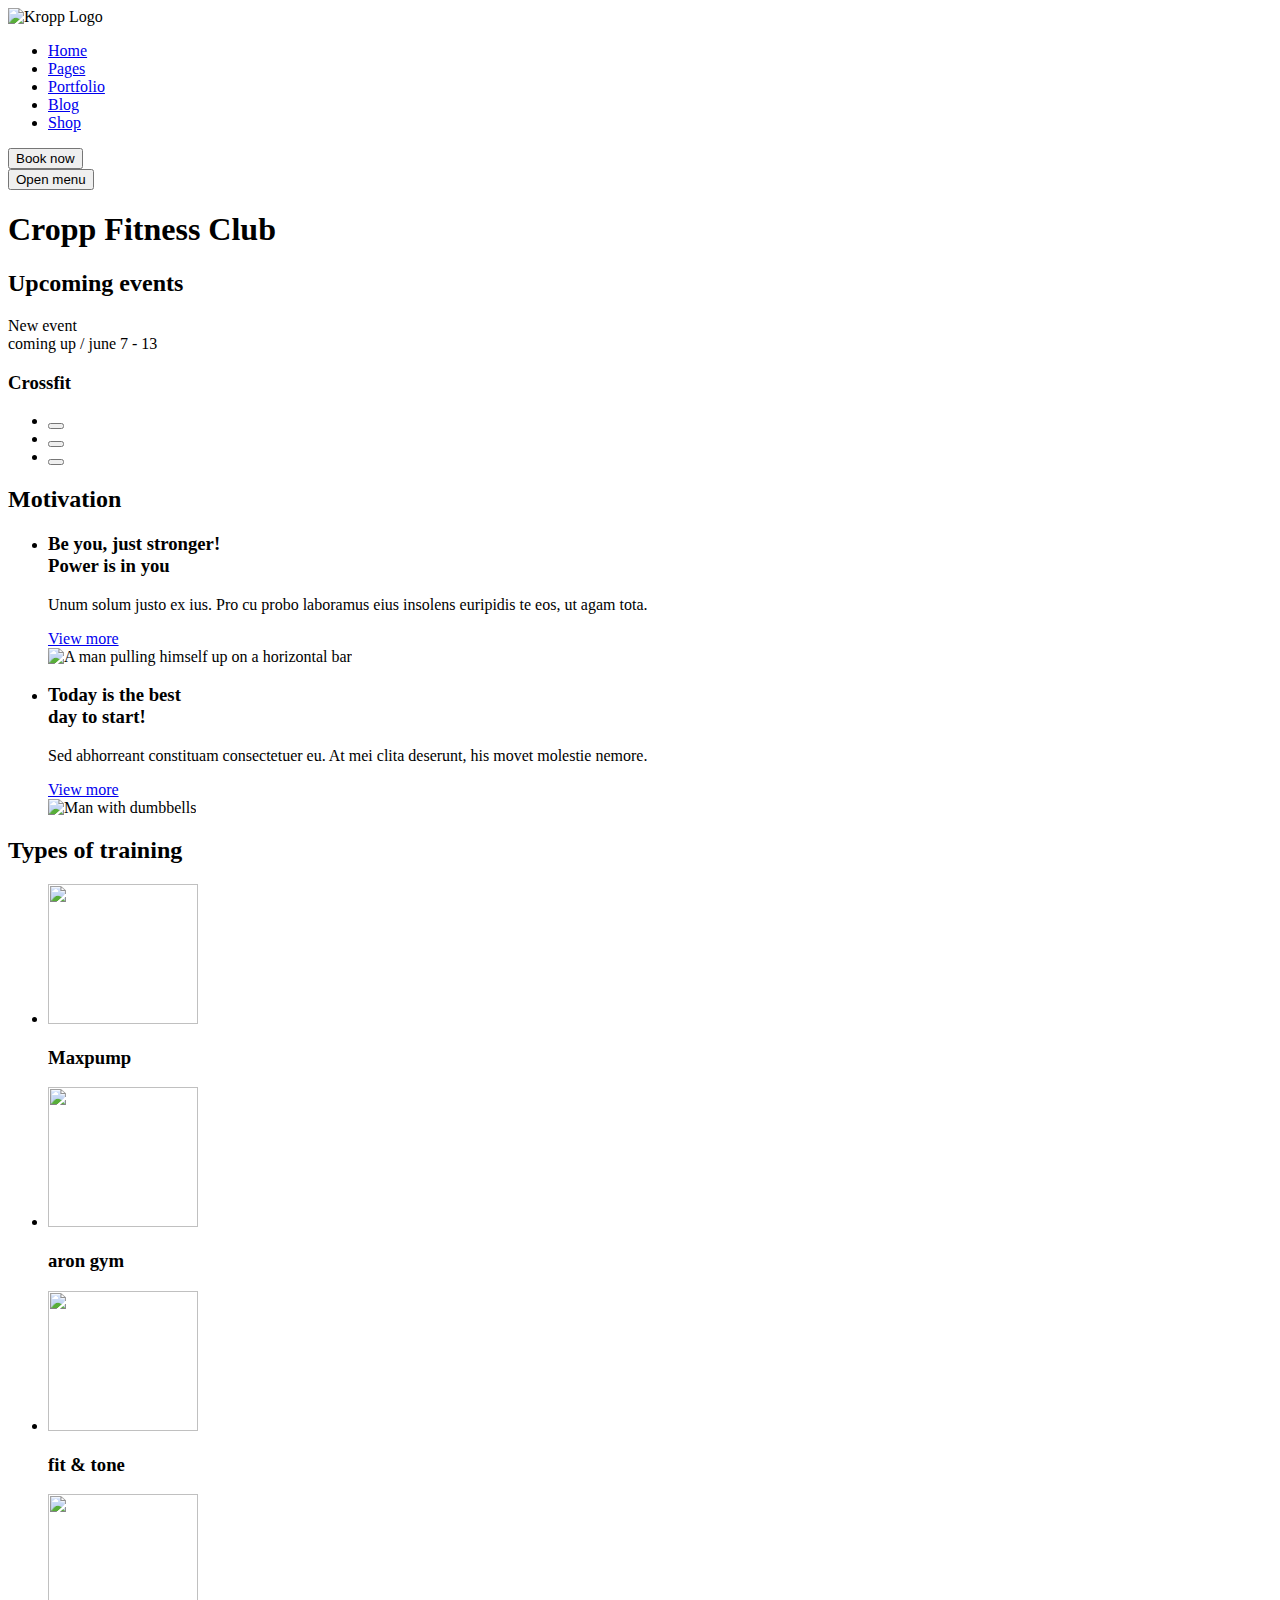
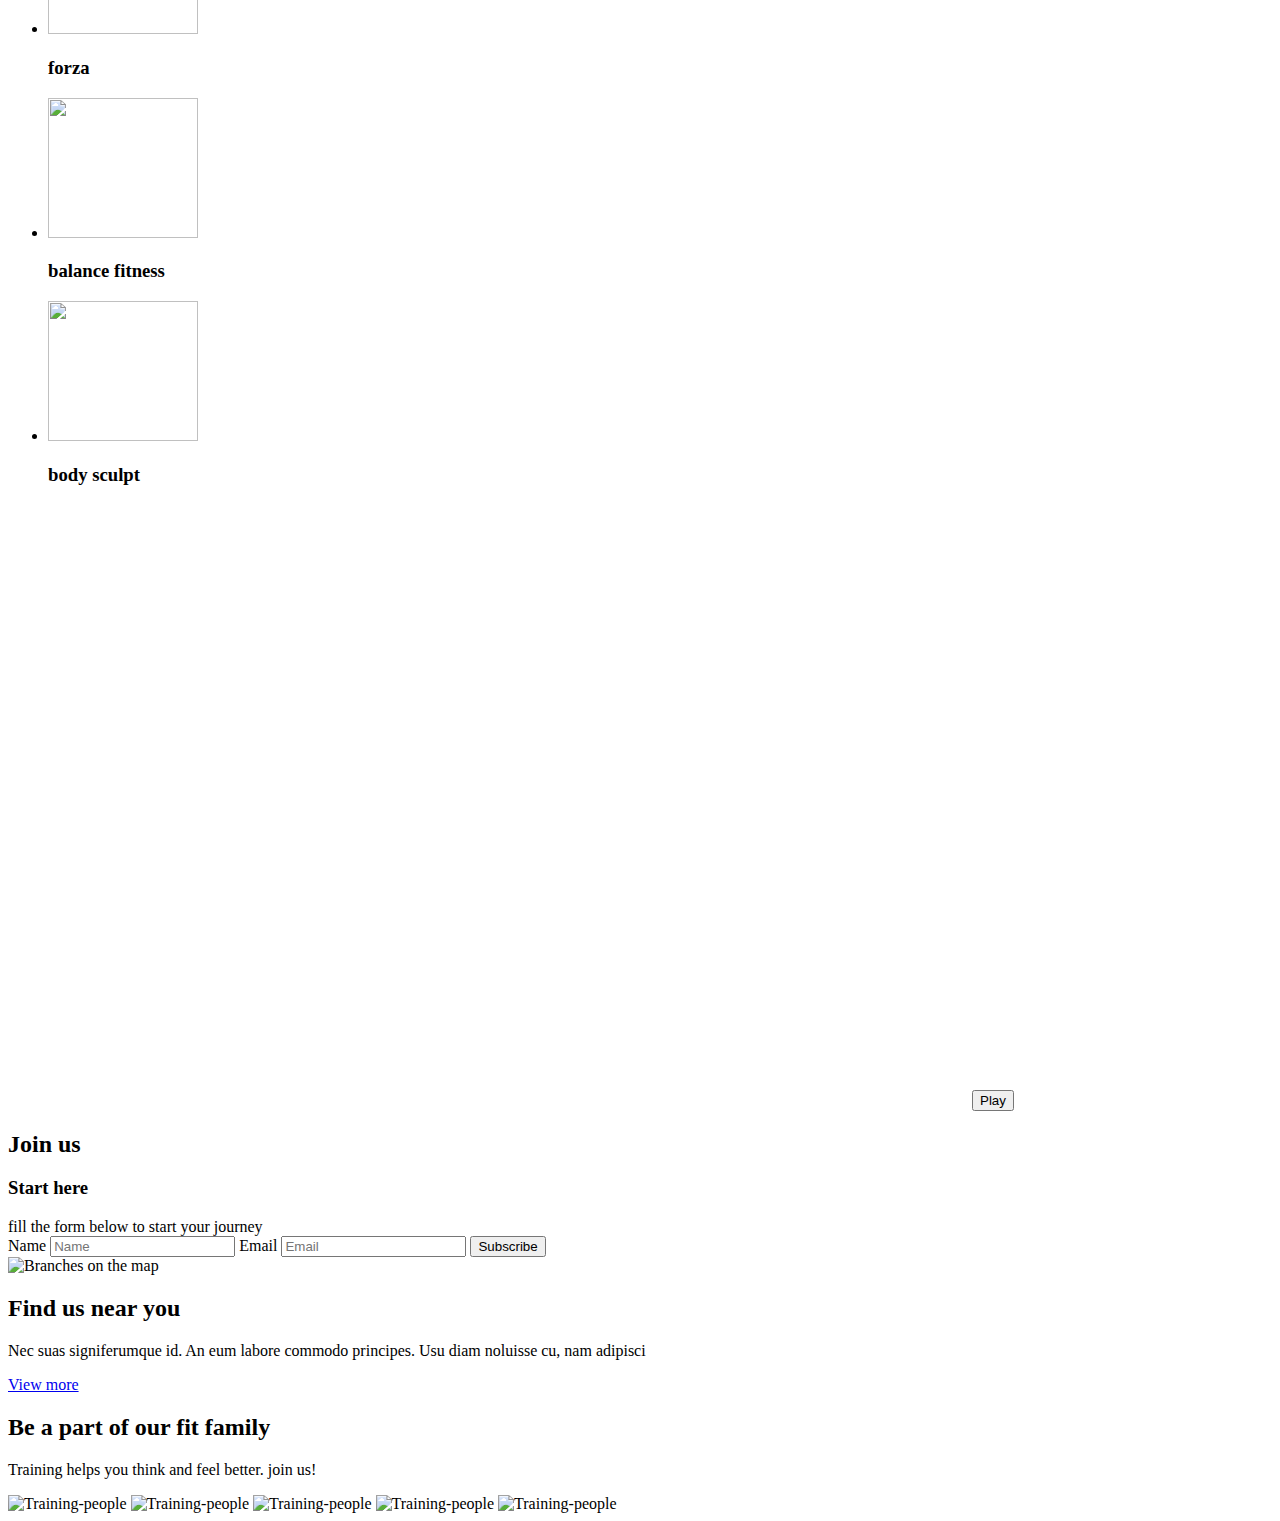
==== index.html @ 280eba55 "fix" ====
<!DOCTYPE html>
<html lang="en">
	<head>
		<meta charset="UTF-8" />
		<meta name="viewport" content="width=device-width, initial-scale=1.0" />
		<title>Cropp fitness</title>
		<link rel="stylesheet" href="./style.css" />
	</head>
	<body>
		<header class="header">
			<a href="/" class="header-logo"></a>
			<img
				src="./images/logo.png"
				alt="Kropp Logo"
				class="header-logo-image"
				width="135"
				height="25"
				loading="lazy"
			/>
			<nav class="header-menu">
				<ul class="header-menu-list">
					<li class="header-menu-item">
						<a href="/" class="header-menu-link is-current">Home</a>
					</li>
					<li class="header-menu-item">
						<a href="/" class="header-menu-link">Pages</a>
					</li>
					<li class="header-menu-item">
						<a href="/" class="header-menu-link">Portfolio</a>
					</li>
					<li class="header-menu-item">
						<a href="/" class="header-menu-link">Blog</a>
					</li>
					<li class="header-menu-item">
						<a href="/" class="header-menu-link">Shop</a>
					</li>
				</ul>
			</nav>
			<div class="header-actions">
				<button class="header-book-button button" type="button">
					Book now
				</button>

				<div></div>

				<button
					class="header-burger-button"
					tybe="button"
					title="Open menu"
				>
					<span class="visually-hidden">Open menu</span>
					<span class="header-burger-button-line"> </span>
					<span class="header-burger-button-line"> </span>
					<span class="header-burger-button-line"> </span>
				</button>
			</div>
		</header>
		<main class="content">
			<h1 class="visually-hidden">Cropp Fitness Club</h1>
			<section class="banner">
				<h2 class="visually-hidden">Upcoming events</h2>
				<div class="banner-body">
					<div class="banner-info">
						New event<br />
						coming up / <time datetime="06.07">june 7</time> -
						<time datetime="06.13">13</time>
					</div>
					<h3 class="banner-title">Crossfit</h3>
				</div>
				<div class="pagination">
					<ul class="banner-pagination-list">
						<li class="banner-pagination-item">
							<button
								class="banner-pagination-button"
								type="button"
							></button>
						</li>
						<li class="banner-pagination-item">
							<button
								class="banner-pagination-button"
								type="button"
							></button>
						</li>

						<li class="banner-pagination-item">
							<button
								class="banner-pagination-button is-current"
								type="button"
							></button>
						</li>
					</ul>
				</div>
			</section>
			<section class="motivation">
				<h2 class="visually-hidden">Motivation</h2>
				<ul class="motivation-list">
					<li class="motivation-item">
						<div class="motivation-card container">
							<div class="motivation-card-body">
								<h3
									class="motivation-card-title backdrop-title title-medium"
									data-title="strong"
								>
									Be you, just stronger!<br />
									Power is in you
								</h3>
								<div class="motivation-card-description">
									<p>
										Unum solum justo ex ius. Pro cu probo
										laboramus eius insolens euripidis te
										eos, ut agam tota.
									</p>
								</div>
								<a
									href="/"
									class="motivation-card-button button transparent"
								>
									View more
								</a>
							</div>
							<img
								src="./images/motivation/1.jpg"
								alt="A man pulling himself up on a horizontal bar"
								class="motivation-card-image"
								width="518"
								height="760"
								loading="lazy"
							/>
						</div>
					</li>
					<li class="motivation-item">
						<div class="motivation-card container">
							<div class="motivation-card-body">
								<h3
									class="motivation-card-title backdrop-title title-medium"
									data-title="strong"
								>
									Today is the best<br />
									day to start!
								</h3>
								<div class="motivation-card-description">
									<p>
										Sed abhorreant constituam consectetuer
										eu. At mei clita deserunt, his movet
										molestie nemore.
									</p>
								</div>
								<a
									href="/"
									class="motivation-card-button button transparent"
								>
									View more
								</a>
							</div>
							<img
								src="./images/motivation/2.jpg"
								alt="Man with dumbbells"
								class="motivation-card-image"
								width="518"
								height="760"
								loading="lazy"
							/>
						</div>
					</li>
				</ul>
			</section>
			<section class="training-types container-wide">
				<h2 class="visually-hidden">Types of training</h2>
				<ul class="training-types-list">
					<li class="training-types-item">
						<img
							class="training-types-image"
							src="./images/training-types/1.svg"
							alt=""
							width="150"
							height="140"
							loading="lazy"
						/>
						<h3 class training-types-item-title>Maxpump</h3>
					</li>
					<li class="training-types-item">
						<img
							class="training-types-image"
							src="./images/training-types/2.svg"
							alt=""
							width="150"
							height="140"
							loading="lazy"
						/>
						<h3 class training-types-item-title>aron gym</h3>
					</li>
					<li class="training-types-item">
						<img
							class="training-types-image"
							src="./images/training-types/3.svg"
							alt=""
							width="150"
							height="140"
							loading="lazy"
						/>
						<h3 class training-types-item-title>fit & tone</h3>
					</li>
					<li class="training-types-item">
						<img
							class="training-types-image"
							src="./images/training-types/4.svg"
							alt=""
							width="150"
							height="140"
							loading="lazy"
						/>
						<h3 class training-types-item-title>forza</h3>
					</li>
					<li class="training-types-item">
						<img
							class="training-types-image"
							src="./images/training-types/5.svg"
							alt=""
							width="150"
							height="140"
							loading="lazy"
						/>
						<h3 class training-types-item-title>balance fitness</h3>
					</li>
					<li class="training-types-item">
						<img
							class="training-types-image"
							src="./images/training-types/6.svg"
							alt=""
							width="150"
							height="140"
							loading="lazy"
						/>
						<h3 class training-types-item-title>body sculpt</h3>
					</li>
				</ul>
			</section>
			<section class="join-us">
				<div class="join-us-video-wrapper">
					<video
						class="join-us-video"
						src=""
						width="960"
						height="600"
						poster="./images/video-placeholder.jpg"
					></video>
					<button class="join-us-video-play-button" type="button">
						Play
					</button>
				</div>
				<div class="join-us-body container">
					<h2 class="join-us-title">Join us</h2>
					<form class="join-us-form">
						<header class="join-us-form-header">
							<h3
								class="join-us-form-title backdrop-title centered title-big"
								data-title="Go!"
							>
								Start here
							</h3>
							<div class="join-us-form-subtitle section-description">
								fill the form below to start your journey
							</div>
						</header>
						<div class="join-us-form-body">
							<label class="visually-hidden" for="username"
								>Name</label
							>
							<input
								id="username"
								class="join-us-form-input input"
								placeholder="Name"
							/>
							<label class="visually-hidden" for="email"
								>Email</label
							>
							<input
								id="email"
								class="join-us-form-input input"
								placeholder="Email"
								type="email"
							/>
							<button
								class="join-us-form-button button transparent"
								type="submit"
							>
								Subscribe
							</button>
						</div>
					</form>
				</div>
			</section>
			<section class="location container-wide">
				<img
					src="./images/map.jpg"
					alt="Branches on the map "
					class="location-map-image"
					width="960"
					height="600"
					loading="lazy"
				/>
				<div class="location-body">
					<h2
						class="location-title title-medium backdrop-title centered"
						data-title="Look"
					>
						Find us near you
					</h2>
					<div class="location-description">
						<p>
							Nec suas signiferumque id. An eum labore commodo
							principes. Usu diam noluisse cu, nam adipisci
						</p>
					</div>
					<a href="/" class="location-button button transparent"
						>View more</a
					>
				</div>
			</section>
			<section class="family">
				<header class="family-header container">
					<h2 class="family-title title-big backdrop-title centered" 
					data-title="Part">
						Be a part of our fit family
					</h2>
					<div class="family-description section-description" >
						<p>Training helps you think and feel better. join us!</p>
					</div>
				</header>
				<div class="family-body container-wide">
					<img 
					src="./images/Family/1.jpg" 
					alt="Training-people" 
					class="family-image"
					width="414"
					height="479"
					loading="lazy">
					<img 
					src="./images/Family/2.jpg" 
					alt="Training-people" 
					class="family-image"
					width="744"
					height="479"
					loading="lazy">
					<img 
					src="./images/Family/3.jpg" 
					alt="Training-people" 
					class="family-image"
					width="396"
					height="479"
					loading="lazy">
					<img 
					src="./images/Family/4.jpg" 
					alt="Training-people" 
					class="family-image"
					width="396"
					height="479"
					loading="lazy">
					<img 
					src="./images/Family/5.jpg" 
					alt="Training-people" 
					class="family-image"
					width="414"
					height="479"
					loading="lazy">
					
				</div>
			</section>
		</main>
	</body>
</html>
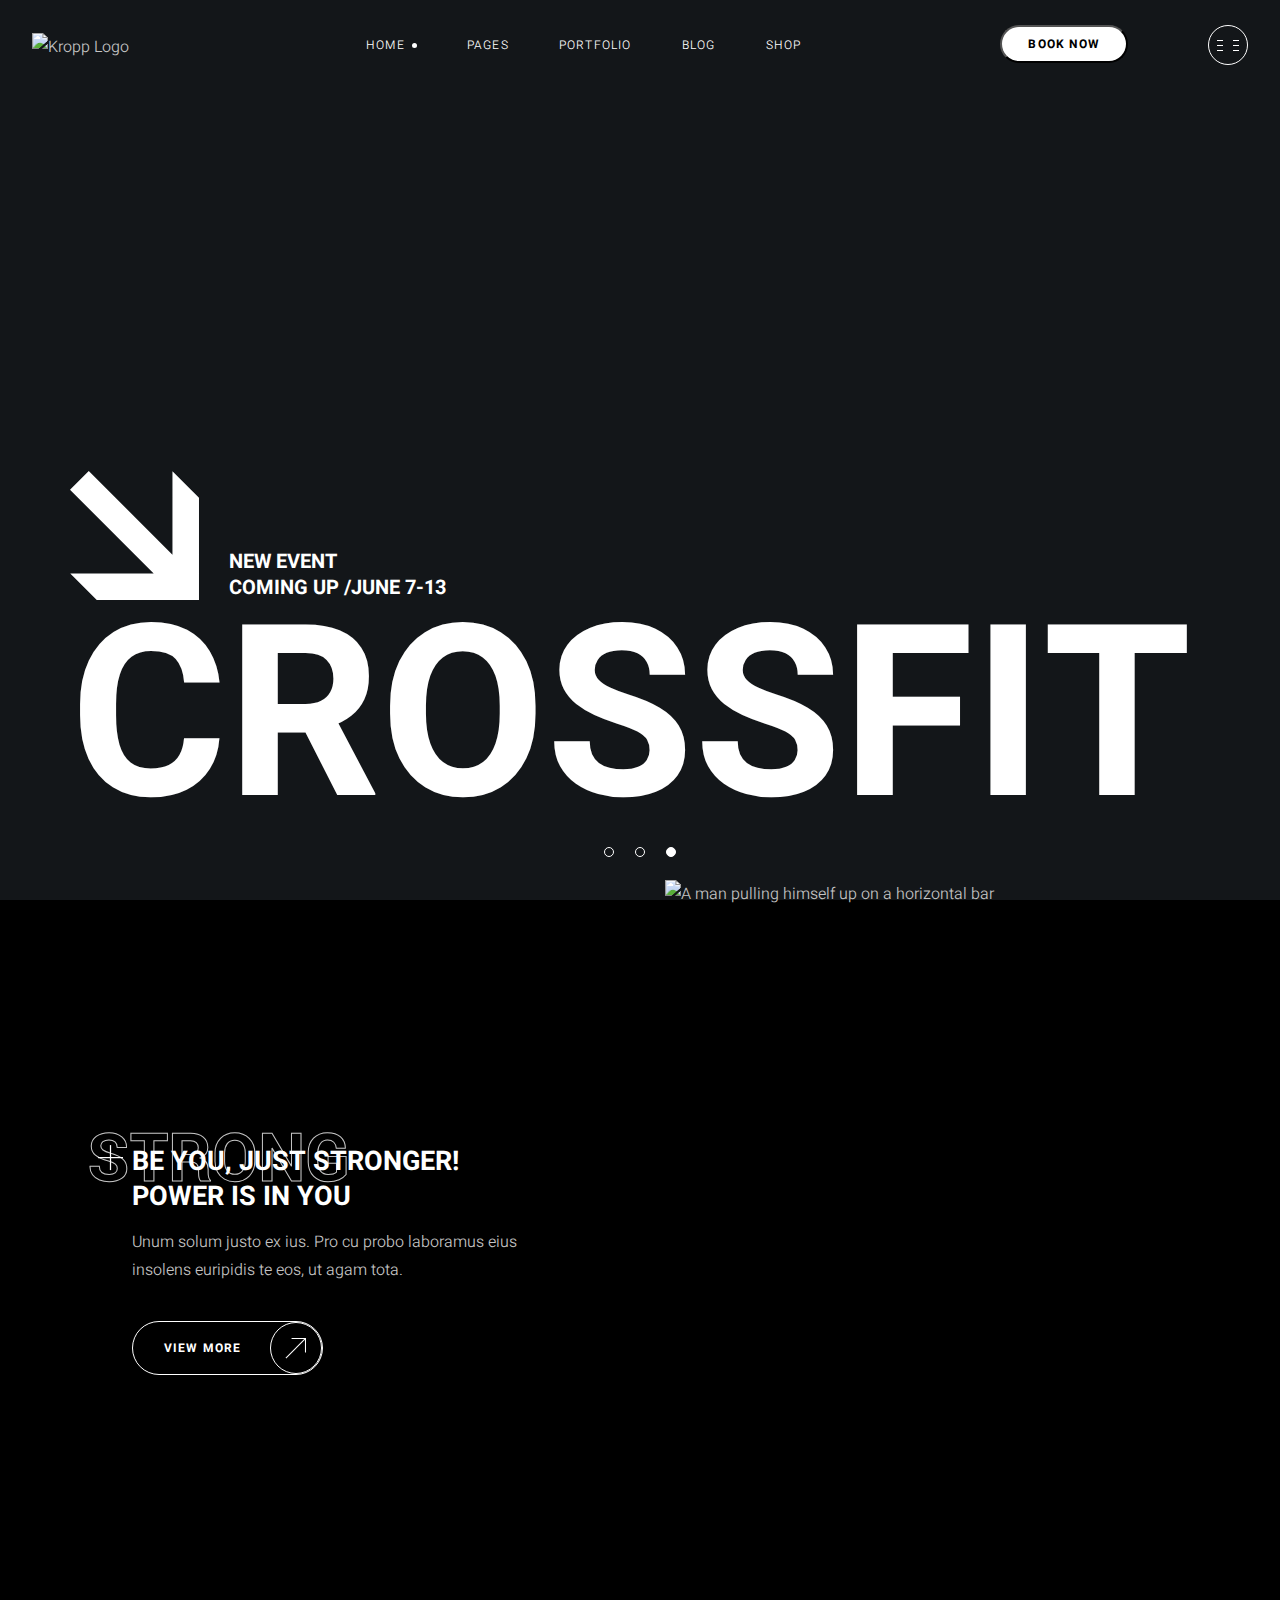
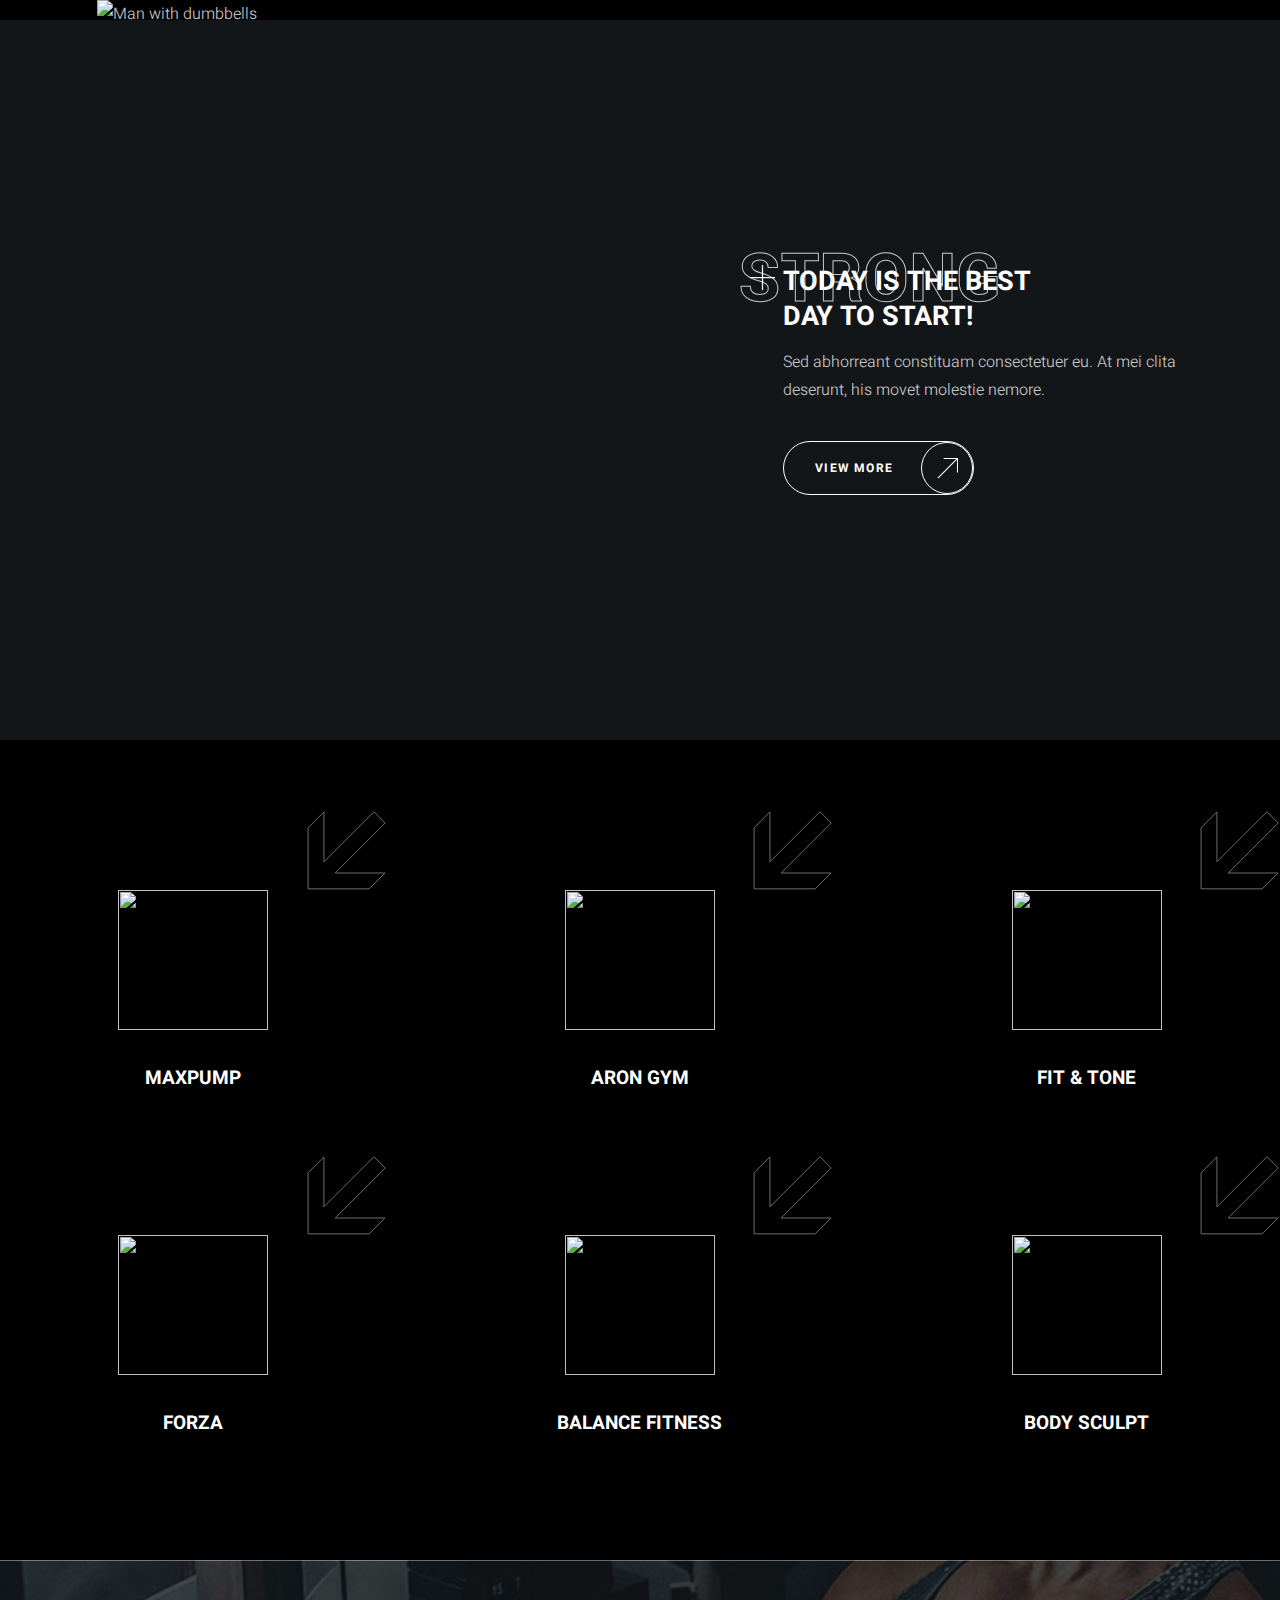
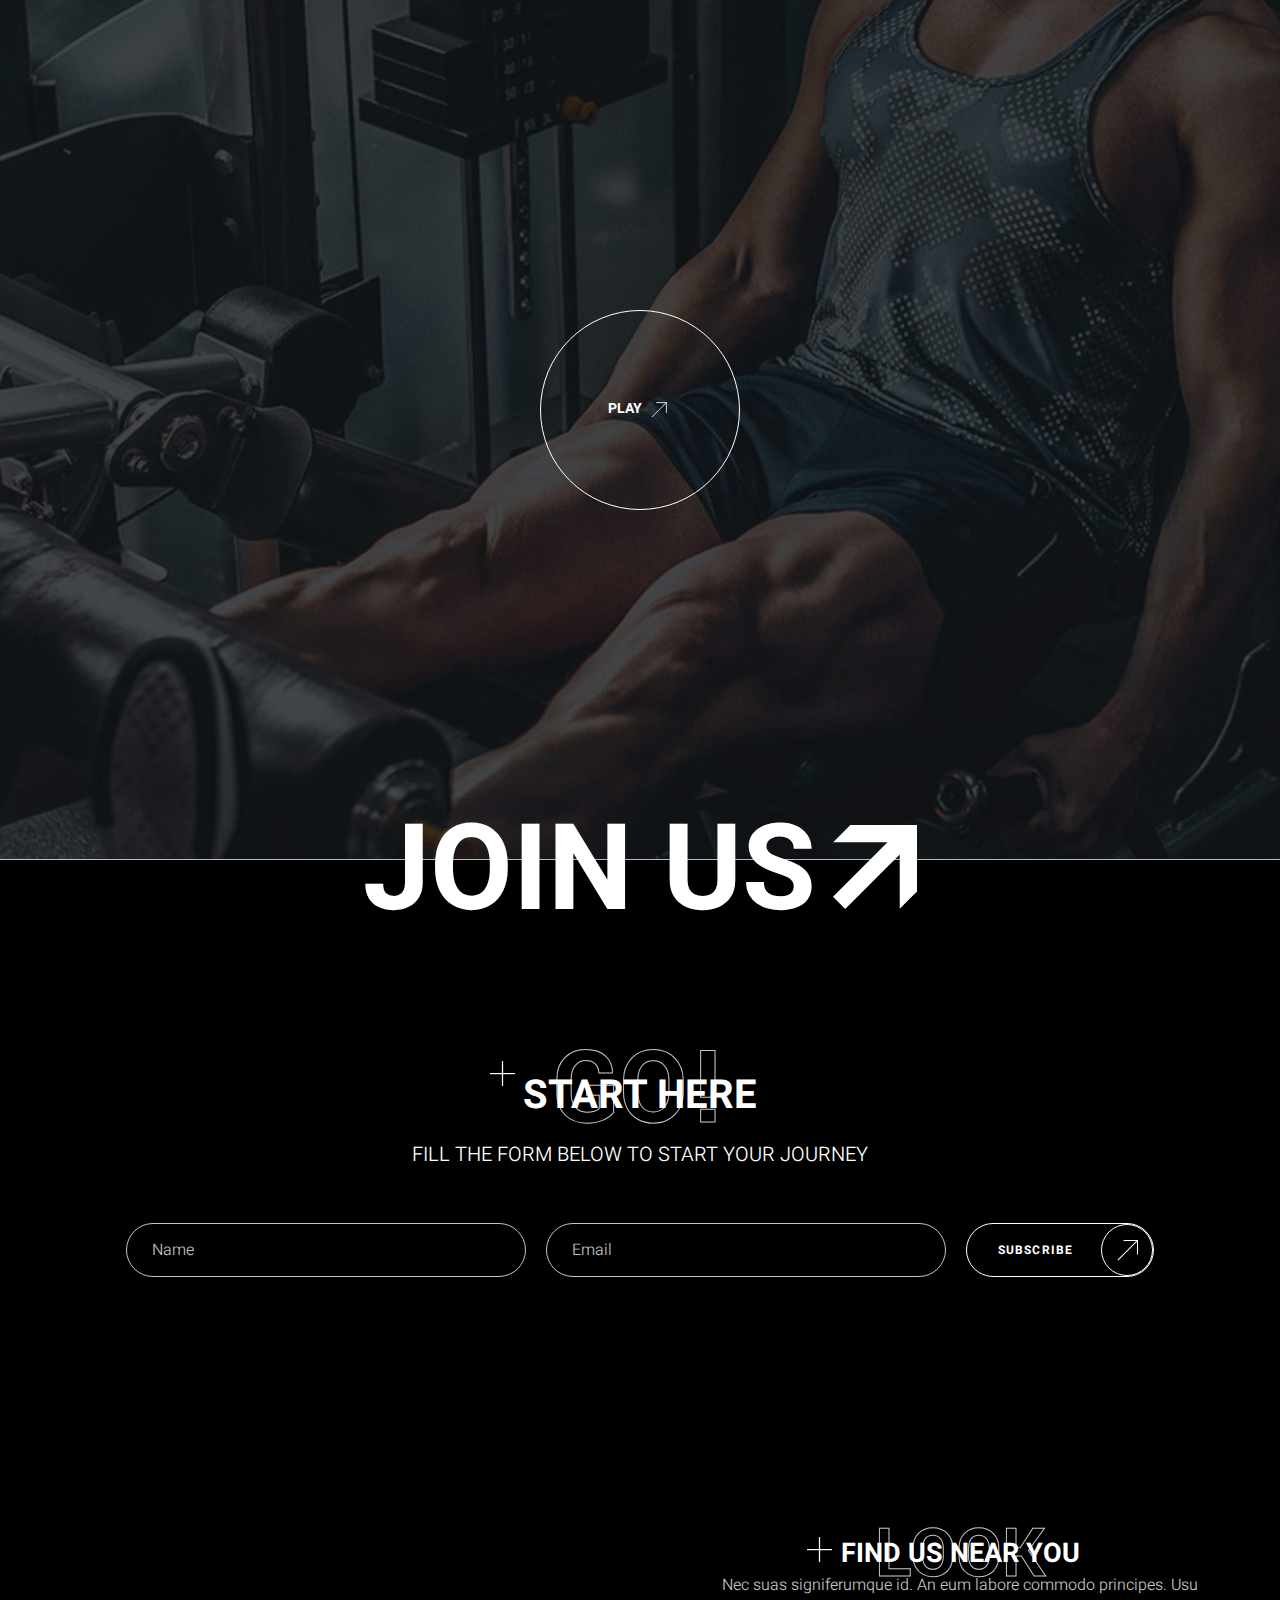
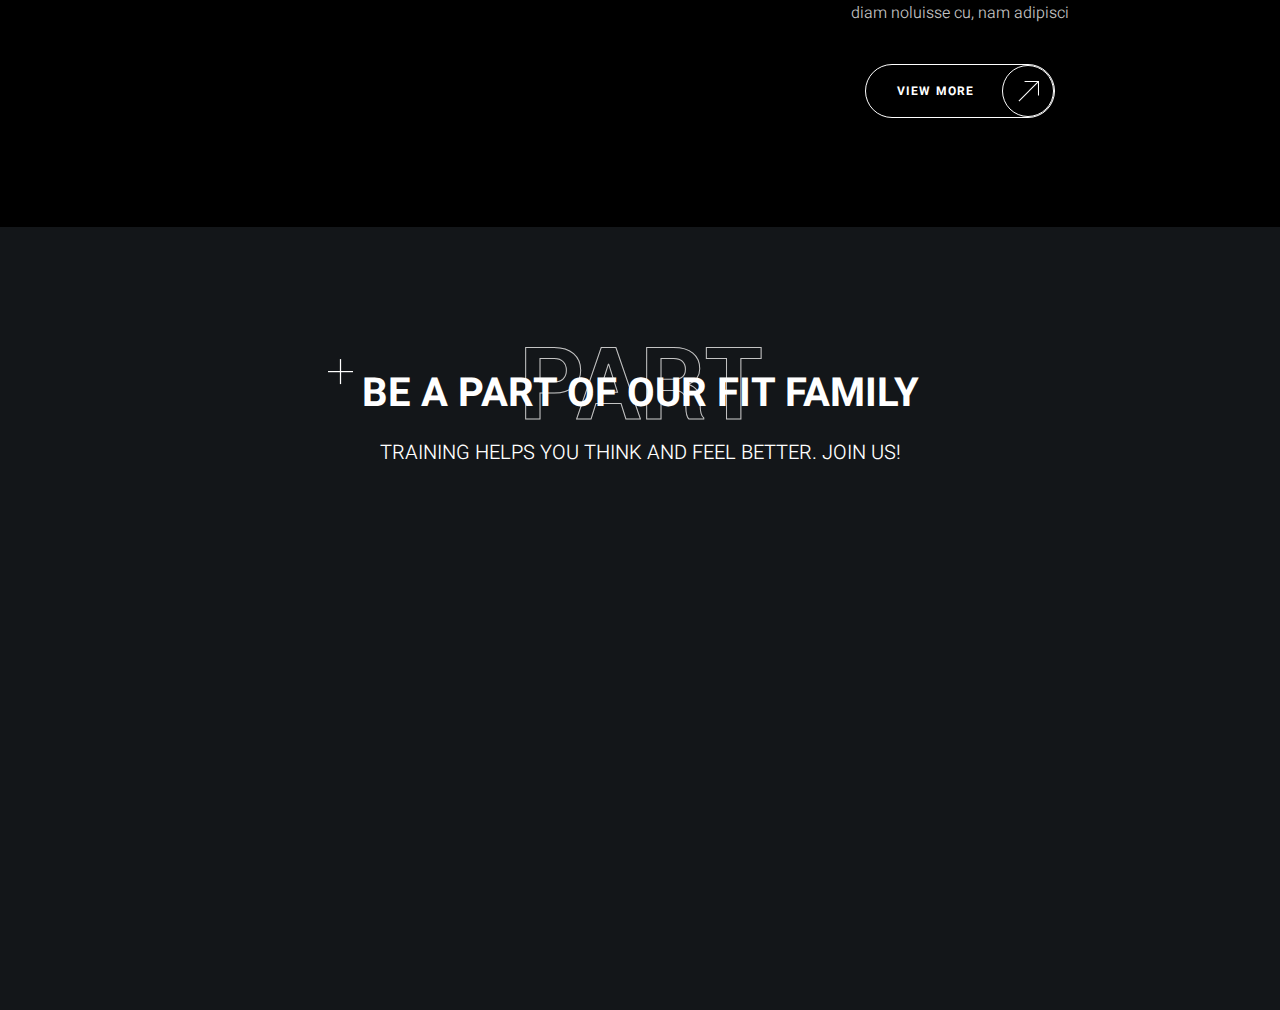
==== commit 49dd82de: "Update index.html" ====
--- a/index.html
+++ b/index.html
@@ -4,7 +4,8 @@
 		<meta charset="UTF-8" />
 		<meta name="viewport" content="width=device-width, initial-scale=1.0" />
 		<title>Cropp fitness</title>
-		<link rel="stylesheet" href="./style.css" />
+		<link rel="stylesheet" href="cropp matviichuk/style.css">
+
 	</head>
 	<body>
 		<header class="header">
--- a/cropp matviichuk/style.css
+++ b/cropp matviichuk/style.css
@@ -0,0 +1,825 @@
+@font-face {
+	font-family: 'Heebo';
+	src: url('./fonts/Heebo-Light.woff2') format('woff2');
+	font-weight: 300;
+	font-style: normal;
+	font-display: swap;
+}
+
+@font-face {
+	font-family: 'Heebo';
+	src: url('./fonts/Heebo-Bold.woff2') format('woff2');
+	font-weight: 700;
+	font-style: normal;
+	font-display: swap;
+}
+
+@font-face {
+	font-family: 'Yantramanav';
+	src: url('./fonts/Yantramanav-Bold.woff2') format('woff2');
+	font-weight: 700;
+	font-style: normal;
+	font-display: swap;
+}
+
+/**
+  Нормализация блочной модели
+ */
+*,
+*::before,
+*::after {
+	box-sizing: border-box;
+}
+
+/**
+   Убираем внутренние отступы слева тегам списков,
+   у которых есть атрибут class
+  */
+:where(ul, ol):where([class]) {
+	padding-left: 0;
+}
+
+/**
+   Убираем внешние отступы body и двум другим тегам,
+   у которых есть атрибут class
+  */
+body,
+:where(blockquote, figure):where([class]) {
+	margin: 0;
+}
+
+/**
+   Убираем внешние отступы вертикали нужным тегам,
+   у которых есть атрибут class
+  */
+:where(h1, h2, h3, h4, h5, h6, p, ul, ol, dl):where([class]) {
+	margin-block: 0;
+}
+
+:where(dd[class]) {
+	margin-left: 0;
+}
+
+/**
+   Убираем стандартный маркер маркированному списку,
+   у которого есть атрибут class
+  */
+:where(ul[class]) {
+	list-style: none;
+}
+
+/**
+   Упрощаем работу с изображениями
+  */
+img {
+	display: block;
+	max-width: 100%;
+}
+
+/**
+   Наследуем свойства шрифт для полей ввода
+  */
+input,
+textarea,
+select,
+button {
+	font: inherit;
+}
+
+html {
+	/**
+     Пригодится в большинстве ситуаций
+     (когда, например, нужно будет "прижать" футер к низу сайта)
+    */
+	height: 100%;
+	/**
+     Плавный скролл
+    */
+	scroll-behavior: smooth;
+}
+
+body {
+	/**
+     Пригодится в большинстве ситуаций
+     (когда, например, нужно будет "прижать" футер к низу сайта)
+    */
+	min-height: 100%;
+	/**
+     Унифицированный интерлиньяж
+    */
+	line-height: 1.5;
+}
+a,
+button,
+input,
+textarea,
+svg * {
+	transition-duration: var(--transition-duration);
+}
+a {
+	color: var(--color-light);
+}
+a:hover {
+	color: var(--color-dark-light);
+}
+/**
+   Удаляем все анимации и переходы для людей,
+   которые предпочитают их не использовать
+  */
+@media (prefers-reduced-motion: reduce) {
+	* {
+		animation-duration: 0.01ms !important;
+		animation-iteration-count: 1 !important;
+		transition-duration: 0.01ms !important;
+		scroll-behavior: auto !important;
+	}
+}
+:root {
+	--color-dark: #000000;
+	--color-dark-alternate: #131619;
+	--color-light: #ffffff;
+	--color-dark-gray: #404040;
+	--color-dark-light: #c4c4c4;
+
+	--border-radius: 30px;
+	--border: 1px solid var(--color-light);
+	--font-family-base: 'Heebo', sans-serif;
+	--font-family-accent: 'Yantramanav', sans-serif;
+	--input-height: 54px;
+	--container-width: 1300px;
+	--container-padding-x: 15px;
+
+	--transition-duration: 0.2s;
+
+	--header-height: 90px;
+}
+
+body {
+	font-family: var(--font-family-base);
+	font-weight: 300;
+	font-size: 16px;
+	line-height: 1.75;
+	background-color: var(--color-dark);
+	color: var(--color-dark-light);
+}
+.container {
+	max-width: calc (var(--container-width) + var(--container-padding-x) * 2);
+	margin-inline: auto;
+	padding-inline: var(--container-padding-x);
+}
+.container-wide {
+	max-width: 1920px;
+	margin-inline: auto;
+}
+
+.visually-hidden {
+	position: absolute !important;
+	width: 1px !important;
+	height: 1px !important;
+	margin: -1px !important;
+	border: 0 !important;
+	padding: 0 !important;
+	white-space: nowrap !important;
+	clip-path: inset(100%) !important;
+	clip: rect(0 0 0 0) !important;
+	overflow: hidden !important;
+}
+
+p {
+	margin-block: 0;
+}
+
+p:not([class]):not(:last-child) {
+	margin-bottom: 24px;
+}
+
+h1,
+h2,
+h3,
+h4,
+h5,
+h6 {
+	font-weight: 700px;
+	text-transform: uppercase;
+	color: var(--color-light);
+}
+
+.title-medium {
+	font-size: clamp(20px, 2.08vw, 40px);
+	line-height: 1.3;
+}
+
+.title-big {
+	font-size: clamp(24px, 3.12vw, 60px);
+}
+.button {
+	display: inline-flex;
+	align-items: center;
+	height: 38px;
+	padding-inline: 26px;
+	font-size: 12px;
+	text-decoration: none;
+	font-weight: 700;
+	line-height: 2;
+	letter-spacing: 1.2px;
+	text-transform: uppercase;
+	background-color: var(--color-light);
+	border-radius: var(--border-radius);
+	white-space: nowrap;
+}
+
+.button:hover {
+	background-color: var(--color-dark-light);
+}
+
+.button.transparent {
+	position: relative;
+	height: var(--input-height);
+	padding-left: 31px;
+	padding-right: 80px;
+	color: var(--color-light);
+	background-color: transparent;
+	border: var(--border);
+}
+.input {
+	width: 100%;
+	height: var(--input-height);
+	padding-inline: 25px;
+	color: var(--color-light);
+	background-color: transparent;
+	border: 1px solid var(--color-dark-light);
+	border-radius: var(--border-radius);
+}
+.input::placeholder,
+select.input:invalid {
+	color: var(--color-dark-light);
+}
+
+.input:hover {
+	border-color: var(--color-dark-light);
+}
+
+.input:focus {
+	color: var(--color-dark);
+	background-color: var(--color-dark-light);
+	outline: none;
+}
+.button.transparent::after {
+	content: '';
+	position: absolute;
+	height: 100%;
+	right: 0;
+	aspect-ratio: 1;
+	background: url(./icons/arrow-top-right.svg) center/70% no-repeat;
+	border: var(--border);
+	border-radius: 50%;
+}
+.button.transparent:hover::after {
+	background-color: var(--color-dark);
+}
+.button.transparent:hover {
+	color: var(--color-dark);
+	transition-duration: 0.6s;
+	background-color: var(--color-dark-light);
+}
+
+.header {
+	background-color: var(--color-dark-alternate);
+	padding-inline: 32px;
+	display: flex;
+	justify-content: space-between;
+	align-items: center;
+	column-gap: 20px;
+}
+.header-logo {
+	flex-shrink: 0;
+	position: absolute;
+	justify-content: start;
+}
+.header-menu-list {
+	flex-wrap: wrap;
+	display: flex;
+	column-gap: 50px;
+}
+.header-menu-link {
+	display: inline-flex;
+	column-gap: 7px;
+	align-items: center;
+	height: var(--header-height);
+	letter-spacing: 1.2px;
+	text-decoration: none;
+	text-transform: uppercase;
+	font-weight: 700px;
+	font-size: 12px;
+}
+
+.header-menu-link.is-current::after {
+	content: '';
+	width: 5px;
+	aspect-ratio: 1;
+	background-color: currentColor;
+	border-radius: 50%;
+}
+
+.header-actions {
+	column-gap: 40px;
+	display: flex;
+}
+
+.header-burger-button {
+	flex-direction: column;
+	justify-content: center;
+	color: var(--color-light);
+	row-gap: 4px;
+	padding-left: 8px;
+	display: inline-flex;
+	aspect-ratio: 1;
+	width: 40px;
+	background-color: transparent;
+	border: var(--border);
+	border-radius: 50%;
+}
+
+.header-burger-button:hover {
+	color: var(--color-dark-light);
+	border-color: currentColor;
+}
+
+.header-burger-button-line {
+	position: relative;
+	background-color: currentColor;
+	box-shadow: 16px 0 0 currentColor;
+
+	width: 6px;
+	height: 1px;
+}
+
+.banner {
+	display: flex;
+	flex-direction: column;
+	justify-content: end;
+	min-height: calc(100vh - var(--header-height));
+	padding: 36px 70px;
+	cursor: default;
+	color: var(--color-light);
+	background-color: var(--color-dark-alternate);
+}
+
+.banner-body {
+	text-transform: uppercase;
+}
+.banner-info {
+	display: flex;
+	align-items: end;
+	font-size: clamp(16px, 1.56vw, 30px);
+	line-height: 1.27;
+	font-weight: 700;
+}
+
+.banner-info::before {
+	content: '';
+	width: clamp(60px, 10.1vw, 194px);
+	aspect-ratio: 1;
+	margin-right: 30px;
+	background: url(./icons/bold-arrow-down-right.svg) center/contain no-repeat;
+}
+.banner-title {
+	font-size: min(18.75vw, 360px);
+	line-height: 1;
+}
+
+.banner-pagination-list {
+	display: flex;
+	justify-content: center;
+	column-gap: 7px;
+}
+
+.banner-pagination-item {
+	display: flex;
+}
+
+.banner-pagination-button {
+	display: inline-flex;
+	justify-content: center;
+	align-items: center;
+
+	padding: 7px;
+	background-color: transparent;
+	border: none;
+}
+
+.banner-pagination-button::after {
+	content: '';
+	width: 10px;
+	aspect-ratio: 1;
+	border-radius: 50%;
+	background-color: transparent;
+	border: var(--border);
+	transition-duration: var(--transition-duration);
+}
+
+.banner-pagination-button.is-current::after {
+	background-color: var(--color-light);
+}
+
+.banner-pagination-button:not(.is-current):hover::after {
+	border-color: var(--color-dark-light);
+}
+
+.motivation-item:nth-child(even) {
+	background-color: var(--color-dark-alternate);
+}
+.motivation-item:nth-child(even) .motivation-card {
+	flex-direction: row-reverse;
+}
+
+.motivation-card {
+	display: flex;
+	justify-content: center;
+	align-items: center;
+	column-gap: clamp(30px, 10.42vw, 200px);
+}
+.motivation-card-image {
+	margin-block: -60px;
+}
+
+.motivation-card-body {
+	padding-left: 35px;
+}
+.backdrop-title {
+	position: relative;
+	z-index: 2;
+}
+.backdrop-title.centered::after {
+	top: -0.25em;
+	left: 50%;
+	translate: -50% 0;
+}
+
+.backdrop-title::before {
+	content: '';
+	display: block;
+	position: absolute;
+	right: calc(100% + 8px);
+	width: 26px;
+	aspect-ratio: 1;
+
+	background: url(./icons/plus.svg) center/contain no-repeat;
+}
+.backdrop-title::after {
+	content: attr(data-title);
+	font-size: 2.8em;
+	position: absolute;
+	z-index: -1;
+	top: -0.3em;
+	line-height: 1;
+	left: -0.6em;
+	font-family: var(--font-family-accent);
+	color: transparent;
+	-webkit-text-stroke: 1px var(--color-dark-light);
+	text-stroke: 1px var(--color-dark-light);
+}
+.motivation-card-title:not(:last-child) {
+	margin-bottom: 14px;
+}
+
+.motivation-card-description {
+	max-width: 400px;
+}
+.motivation-card-description:not(:last-child) {
+	margin-bottom: 37px;
+}
+
+.training-types {
+	position: relative;
+	padding-top: 70px;
+	padding-bottom: 120px;
+	background-color: var(--color-dark);
+}
+
+.training-types-list {
+	display: grid;
+	grid-template-columns: repeat(6, 1fr);
+	gap: 60px;
+}
+
+.training-types-item {
+	--trainingTypesItemBgIconSize: 80px;
+
+	display: flex;
+	flex-direction: column;
+	align-items: center;
+	row-gap: 32px;
+	padding-top: var(--trainingTypesItemBgIconSize);
+	background: url(./icons/transparent-wrrow-bottom-left.svg) 100% 0 /
+		var(--trainingTypesItemBgIconSize) no-repeat;
+}
+
+.training-types-item-title {
+	font-size: 16px;
+}
+
+.join-us-video-wrapper {
+	position: relative;
+	padding: 150px 30px;
+	display: flex;
+	justify-content: center;
+	align-items: center;
+	background: url(./images/join-us-bg.jpg) center/cover no-repeat
+		var(--color-dark-alternate);
+}
+.join-us-video {
+	width: 100%;
+	max-width: 960px;
+	height: auto;
+}
+.join-us-video-play-button {
+	position: absolute;
+	top: 50%;
+	left: 50%;
+	display: inline-flex;
+	justify-content: center;
+	align-items: center;
+	translate: -50% -50%;
+	width: 200px;
+	font-size: 14px;
+	color: var(--color-light);
+	text-transform: uppercase;
+	font-weight: 700;
+	column-gap: 4px;
+	aspect-ratio: 1;
+	border: var(--border);
+	background-color: transparent;
+	border-radius: 50%;
+}
+
+.join-us-video-play-button::after {
+	content: '';
+	width: 26px;
+	aspect-ratio: 1;
+	transition-duration: var(--transition-duration);
+	background: url(./icons/arrow-top-right.svg) center/contain no-repeat;
+}
+
+.join-us-video-play-button:hover {
+	color: var(--color-dark);
+	background-color: var(--color-dark-light);
+}
+
+.join-us-video-play-button:hover::after {
+	filter: invert(1);
+}
+
+.join-us-body {
+	padding-bottom: 150px;
+}
+.join-us-title {
+	position: relative;
+	margin-top: -0.4em;
+	font-size: clamp(64px, 9.37vw, 180px);
+	line-height: 1;
+	text-align: center;
+}
+
+.join-us-title::after {
+	content: '';
+	height: 0.7em;
+	margin-left: 0.14em;
+	aspect-ratio: 1;
+	display: inline-block;
+	background: url(./icons/bold-arrow-down-right.svg) center/contain no-repeat;
+	scale: 1 -1;
+}
+
+.join-us-title:not(:last-child) {
+	margin-bottom: 130px;
+}
+
+.join-us-form-header {
+	display: flex;
+	flex-direction: column;
+	align-items: center;
+	row-gap: 7px;
+}
+
+.join-us-form-body {
+	display: flex;
+	justify-content: center;
+	column-gap: 20px;
+}
+.section-description {
+	font-size: 20px;
+	line-height: 1.65;
+	text-align: center;
+	text-transform: uppercase;
+	color: var(--color-light);
+}
+
+.join-us-form-header:not(:last-child) {
+	margin-bottom: 52px;
+}
+
+.join-us-form-input {
+	max-width: 400px;
+}
+
+.location {
+	display: grid;
+	grid-template-columns: repeat(2, 1fr);
+}
+.location-body {
+	display: flex;
+	justify-content: center;
+	align-items: center;
+	flex-direction: column;
+	padding: 80px 15px;
+	text-align: center;
+}
+.location-map-image {
+	height: auto;
+}
+
+.location-description {
+	max-width: 490px;
+}
+.location-body:not(:last-child) {
+	margin-bottom: 14px;
+}
+.location-description:not(:last-child) {
+	margin-bottom: 37px;
+}
+
+.family {
+	background-color: var(--color-dark-alternate);
+}
+
+.family-header {
+	display: flex;
+	flex-direction: column;
+	align-items: center;
+	row-gap: 7px;
+	padding-top: 132px;
+	padding-bottom: 62px;
+	text-align: center;
+}
+.family-body {
+	display: flex;
+	justify-content: center;
+	column-gap: 26px;
+	scroll-snap-type: x mandatory;
+	overflow-x: scroll;
+}
+
+.family-image {
+	scroll-snap-align: start;
+}
+
+@media (max-width: 1919px) {
+	.motivation-card-image {
+		margin-block: -20px;
+	}
+}
+@media (max-width: 1280px) {
+	.training-types-list {
+		grid-template-columns: repeat(3, 1fr);
+	}
+}
+
+@media (max-width: 1024px) {
+	.header {
+		flex-wrap: wrap;
+		row-gap: 10px;
+		padding-top: 20px;
+		padding-inline: 15px;
+	}
+	.banner {
+		row-gap: 10px;
+	}
+
+	.header,
+	.banner {
+		padding-inline: 15px;
+	}
+
+	.header-menu {
+		order: 1;
+		flex-basis: 100%;
+	}
+
+	.header-menu-link {
+		height: 50px;
+	}
+
+	.motivation-card {
+		padding-block: 50px;
+	}
+	.join-us-body {
+		padding-bottom: 80px;
+	}
+
+	.join-us {
+		background-color: var(--color-dark-alternate);
+	}
+	.motivation-card-image {
+		max-width: 30%;
+		height: auto;
+		margin-block: 0;
+	}
+	.join-us-title:not(:last-child) {
+		margin-bottom: 80px;
+	}
+	.location {
+		display: flex;
+		flex-direction: column-reverse;
+	}
+	.family-image {
+		height: 360px;
+	}
+}
+
+@media (max-width: 767px) {
+	.button {
+		padding-inline: 18px;
+	}
+	.join-us-video-play-button {
+		width: 140px;
+	}
+	.header {
+		padding-top: 10px;
+	}
+
+	.header-menu-list {
+		column-gap: 24px;
+	}
+	.header-menu-link {
+		height: 32px;
+	}
+
+	.header-actions {
+		column-gap: 15px;
+	}
+
+	.banner-info::before {
+		margin-right: 10px;
+	}
+	.banner-info {
+		margin-bottom: 5px;
+	}
+	.motivation-card,
+	.motivation-item:nth-child(even) .motivation-card {
+		flex-direction: column-reverse;
+	}
+	.motivation-card {
+		padding-block: 30px;
+		row-gap: 30px;
+	}
+	.motivation-card-image {
+		max-width: 60%;
+	}
+	.motivation-card-description:not(:last-child) {
+		margin-bottom: 20px;
+	}
+
+	.training-types-list {
+		grid-template-columns: repeat(2, 1fr);
+		gap: 30px;
+	}
+
+	.training-types-item {
+		--trainingTypesItemBgIconSize: 50px;
+		row-gap: 10px;
+	}
+	.training-types-image {
+		max-width: 120px;
+	}
+	.join-us-title:not(:last-child) {
+		margin-bottom: 40px;
+	}
+
+	.section-description {
+		font-size: 16px;
+	}
+	.join-us-form-body {
+		flex-direction: column;
+		align-items: center;
+		row-gap: 20px;
+	}
+	.location-body {
+		padding-block: 40px;
+	}
+
+	.location-description:not(:last-child) {
+		margin-bottom: 20px;
+	}
+	.family-image {
+		height: 180px;
+	}
+
+	.family-header {
+		padding-top: 80px;
+		padding-bottom: 50px;
+	}
+	.family-body {
+		column-gap: 12px;
+	}
+}
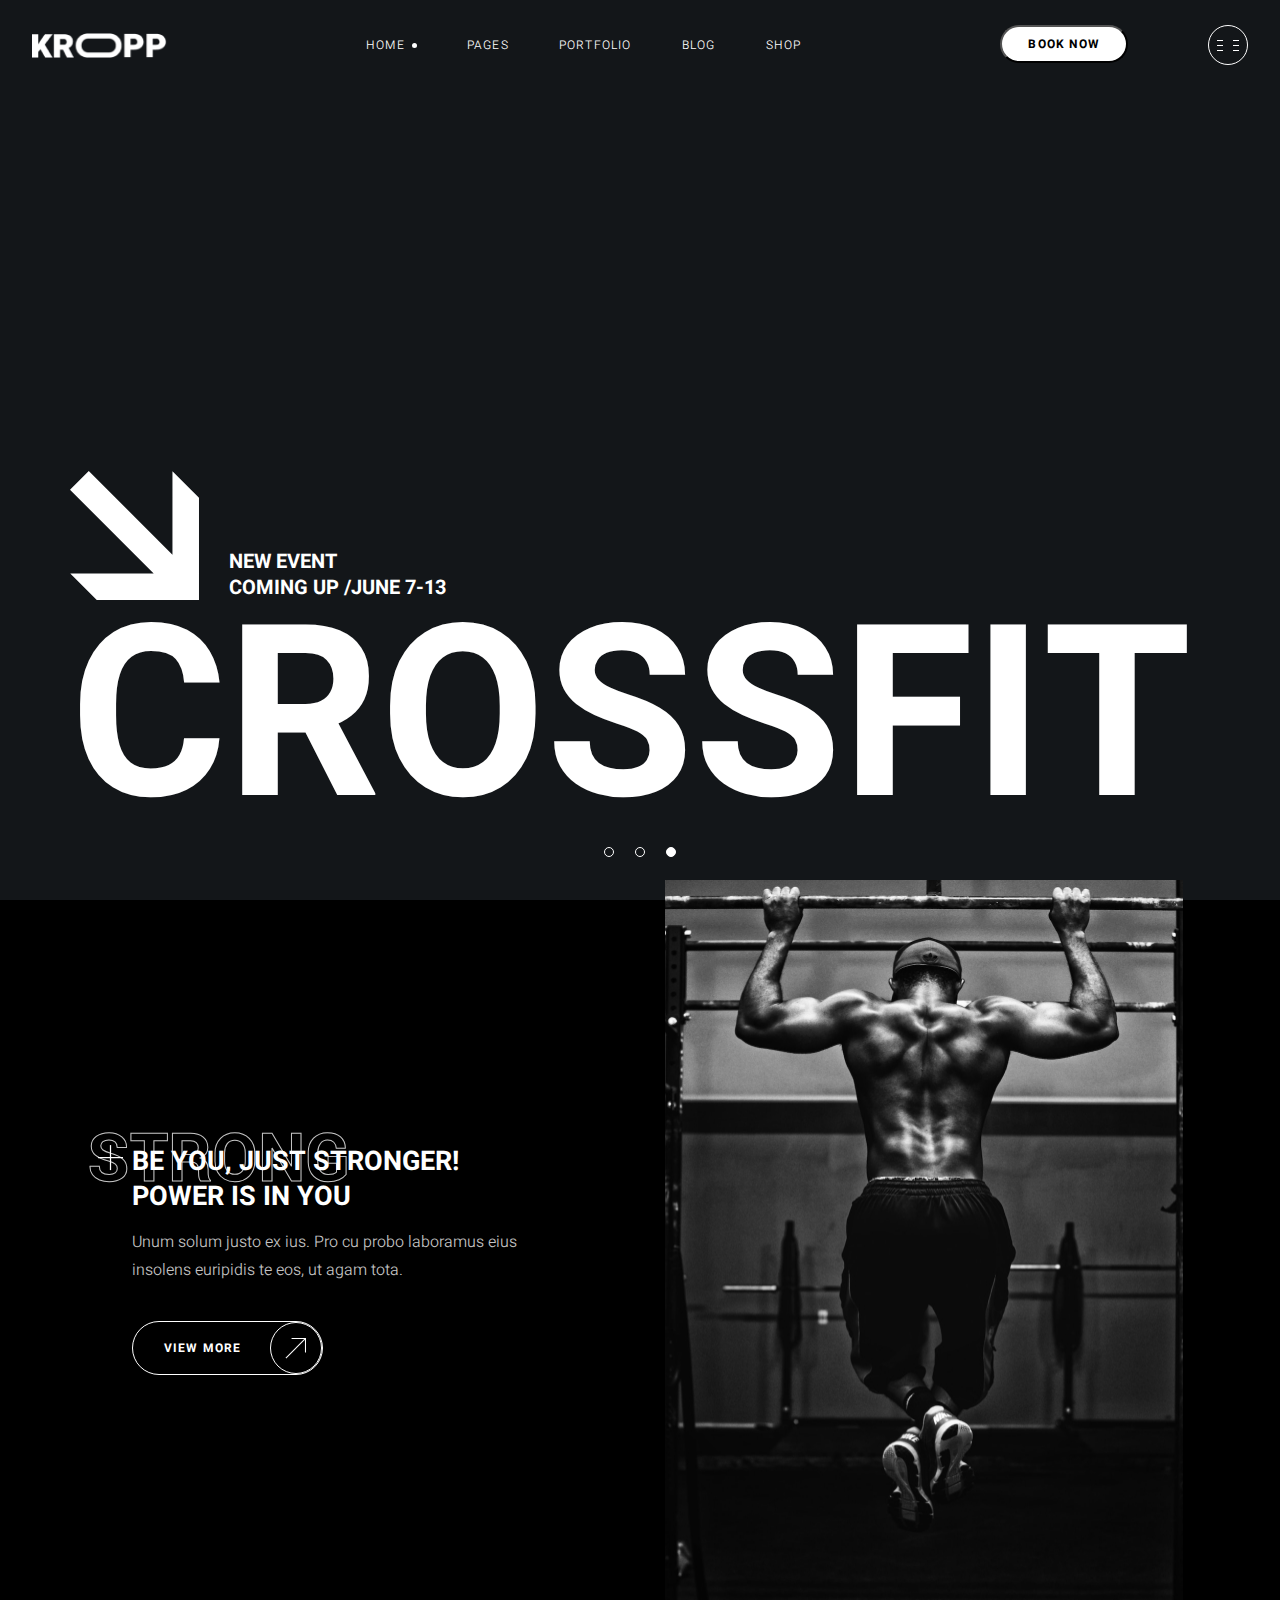
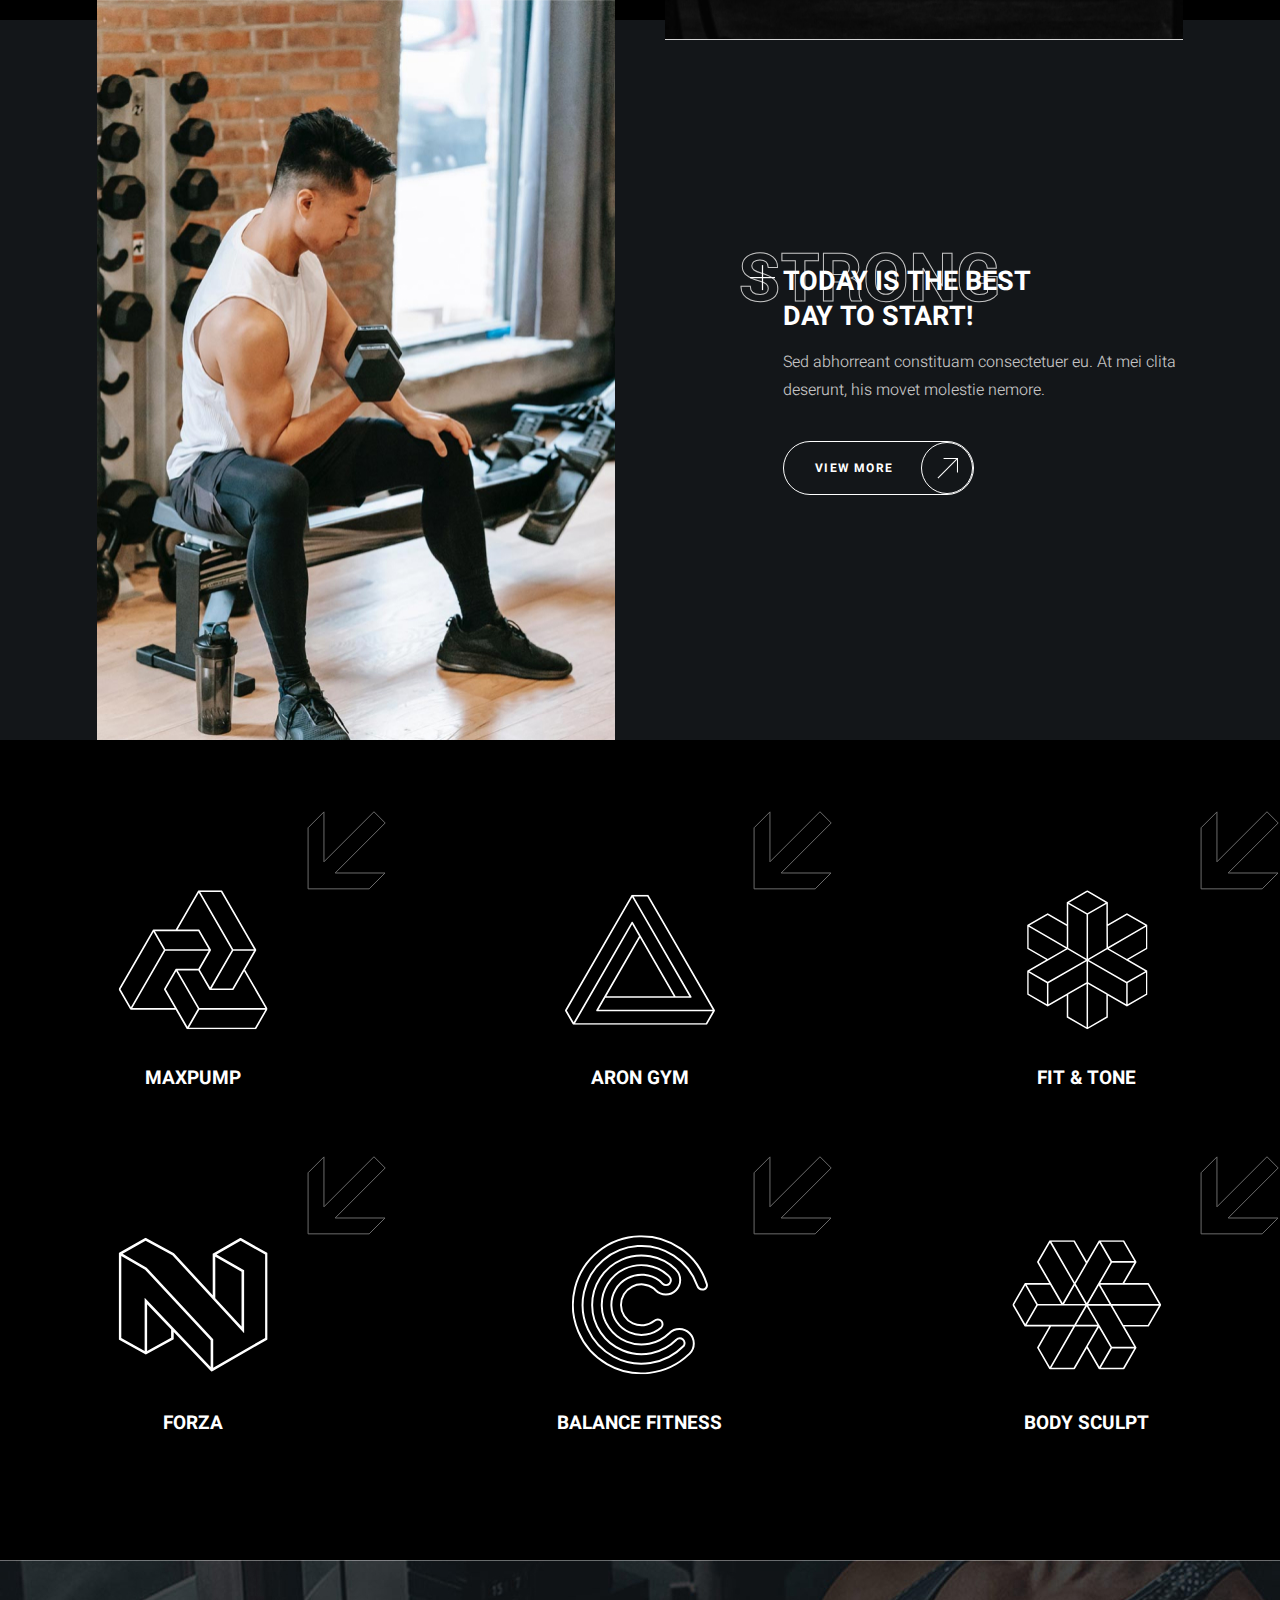
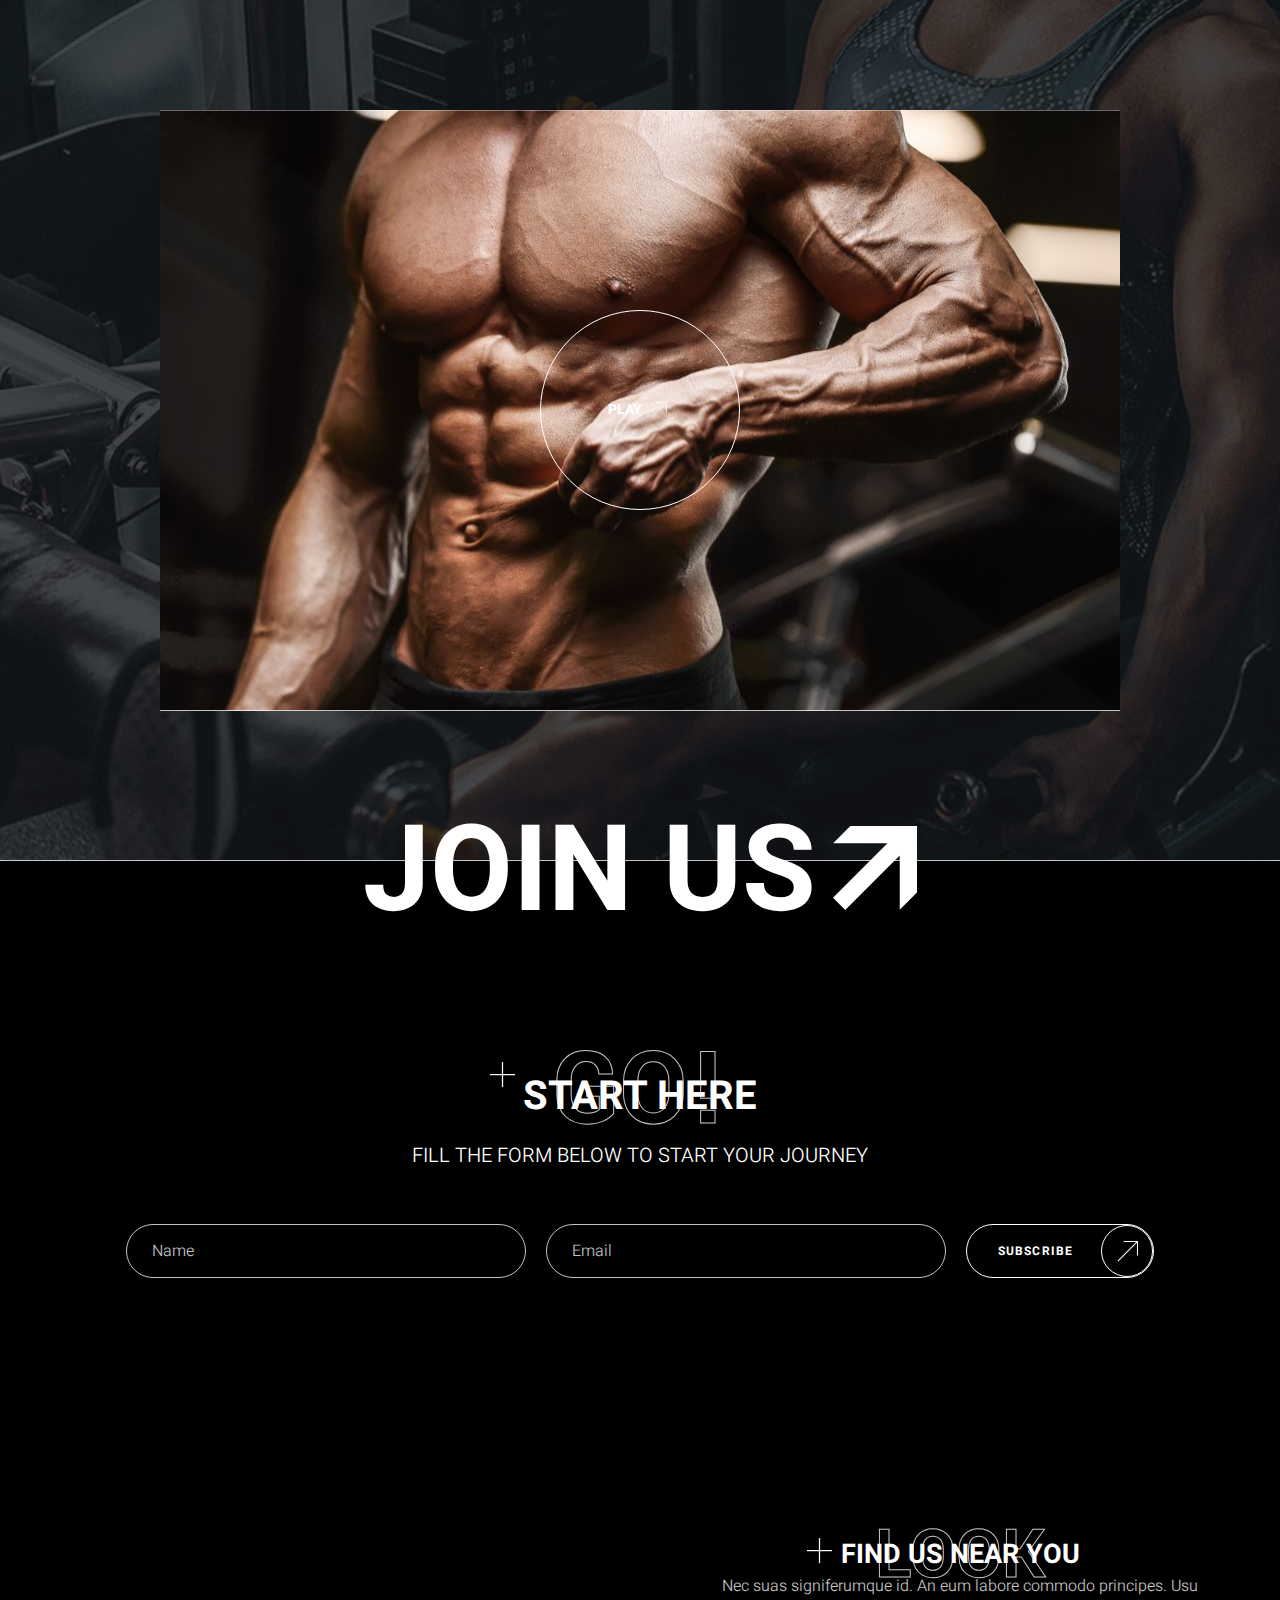
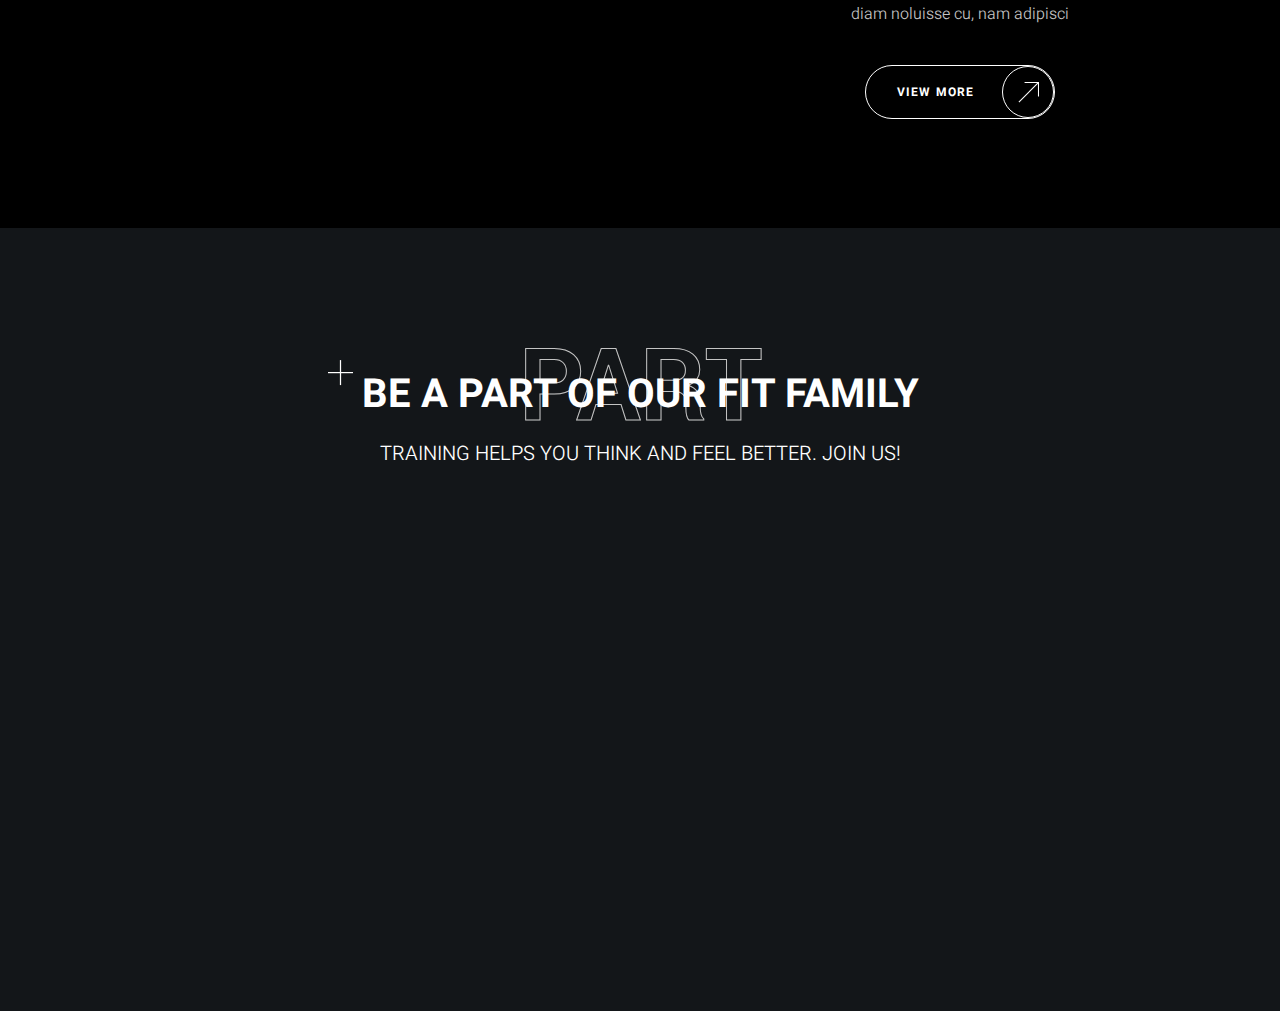
==== commit 43e8e167: "full normall" ====
--- a/index.html
+++ b/index.html
@@ -4,7 +4,9 @@
 		<meta charset="UTF-8" />
 		<meta name="viewport" content="width=device-width, initial-scale=1.0" />
 		<title>Cropp fitness</title>
-		<link rel="stylesheet" href="cropp matviichuk/style.css">
+		<link rel="stylesheet" href="/style.css">
+
+
 
 	</head>
 	<body>
--- a/style.css
+++ b/style.css
@@ -0,0 +1,825 @@
+@font-face {
+	font-family: 'Heebo';
+	src: url('./fonts/Heebo-Light.woff2') format('woff2');
+	font-weight: 300;
+	font-style: normal;
+	font-display: swap;
+}
+
+@font-face {
+	font-family: 'Heebo';
+	src: url('./fonts/Heebo-Bold.woff2') format('woff2');
+	font-weight: 700;
+	font-style: normal;
+	font-display: swap;
+}
+
+@font-face {
+	font-family: 'Yantramanav';
+	src: url('./fonts/Yantramanav-Bold.woff2') format('woff2');
+	font-weight: 700;
+	font-style: normal;
+	font-display: swap;
+}
+
+/**
+  Нормализация блочной модели
+ */
+*,
+*::before,
+*::after {
+	box-sizing: border-box;
+}
+
+/**
+   Убираем внутренние отступы слева тегам списков,
+   у которых есть атрибут class
+  */
+:where(ul, ol):where([class]) {
+	padding-left: 0;
+}
+
+/**
+   Убираем внешние отступы body и двум другим тегам,
+   у которых есть атрибут class
+  */
+body,
+:where(blockquote, figure):where([class]) {
+	margin: 0;
+}
+
+/**
+   Убираем внешние отступы вертикали нужным тегам,
+   у которых есть атрибут class
+  */
+:where(h1, h2, h3, h4, h5, h6, p, ul, ol, dl):where([class]) {
+	margin-block: 0;
+}
+
+:where(dd[class]) {
+	margin-left: 0;
+}
+
+/**
+   Убираем стандартный маркер маркированному списку,
+   у которого есть атрибут class
+  */
+:where(ul[class]) {
+	list-style: none;
+}
+
+/**
+   Упрощаем работу с изображениями
+  */
+img {
+	display: block;
+	max-width: 100%;
+}
+
+/**
+   Наследуем свойства шрифт для полей ввода
+  */
+input,
+textarea,
+select,
+button {
+	font: inherit;
+}
+
+html {
+	/**
+     Пригодится в большинстве ситуаций
+     (когда, например, нужно будет "прижать" футер к низу сайта)
+    */
+	height: 100%;
+	/**
+     Плавный скролл
+    */
+	scroll-behavior: smooth;
+}
+
+body {
+	/**
+     Пригодится в большинстве ситуаций
+     (когда, например, нужно будет "прижать" футер к низу сайта)
+    */
+	min-height: 100%;
+	/**
+     Унифицированный интерлиньяж
+    */
+	line-height: 1.5;
+}
+a,
+button,
+input,
+textarea,
+svg * {
+	transition-duration: var(--transition-duration);
+}
+a {
+	color: var(--color-light);
+}
+a:hover {
+	color: var(--color-dark-light);
+}
+/**
+   Удаляем все анимации и переходы для людей,
+   которые предпочитают их не использовать
+  */
+@media (prefers-reduced-motion: reduce) {
+	* {
+		animation-duration: 0.01ms !important;
+		animation-iteration-count: 1 !important;
+		transition-duration: 0.01ms !important;
+		scroll-behavior: auto !important;
+	}
+}
+:root {
+	--color-dark: #000000;
+	--color-dark-alternate: #131619;
+	--color-light: #ffffff;
+	--color-dark-gray: #404040;
+	--color-dark-light: #c4c4c4;
+
+	--border-radius: 30px;
+	--border: 1px solid var(--color-light);
+	--font-family-base: 'Heebo', sans-serif;
+	--font-family-accent: 'Yantramanav', sans-serif;
+	--input-height: 54px;
+	--container-width: 1300px;
+	--container-padding-x: 15px;
+
+	--transition-duration: 0.2s;
+
+	--header-height: 90px;
+}
+
+body {
+	font-family: var(--font-family-base);
+	font-weight: 300;
+	font-size: 16px;
+	line-height: 1.75;
+	background-color: var(--color-dark);
+	color: var(--color-dark-light);
+}
+.container {
+	max-width: calc (var(--container-width) + var(--container-padding-x) * 2);
+	margin-inline: auto;
+	padding-inline: var(--container-padding-x);
+}
+.container-wide {
+	max-width: 1920px;
+	margin-inline: auto;
+}
+
+.visually-hidden {
+	position: absolute !important;
+	width: 1px !important;
+	height: 1px !important;
+	margin: -1px !important;
+	border: 0 !important;
+	padding: 0 !important;
+	white-space: nowrap !important;
+	clip-path: inset(100%) !important;
+	clip: rect(0 0 0 0) !important;
+	overflow: hidden !important;
+}
+
+p {
+	margin-block: 0;
+}
+
+p:not([class]):not(:last-child) {
+	margin-bottom: 24px;
+}
+
+h1,
+h2,
+h3,
+h4,
+h5,
+h6 {
+	font-weight: 700px;
+	text-transform: uppercase;
+	color: var(--color-light);
+}
+
+.title-medium {
+	font-size: clamp(20px, 2.08vw, 40px);
+	line-height: 1.3;
+}
+
+.title-big {
+	font-size: clamp(24px, 3.12vw, 60px);
+}
+.button {
+	display: inline-flex;
+	align-items: center;
+	height: 38px;
+	padding-inline: 26px;
+	font-size: 12px;
+	text-decoration: none;
+	font-weight: 700;
+	line-height: 2;
+	letter-spacing: 1.2px;
+	text-transform: uppercase;
+	background-color: var(--color-light);
+	border-radius: var(--border-radius);
+	white-space: nowrap;
+}
+
+.button:hover {
+	background-color: var(--color-dark-light);
+}
+
+.button.transparent {
+	position: relative;
+	height: var(--input-height);
+	padding-left: 31px;
+	padding-right: 80px;
+	color: var(--color-light);
+	background-color: transparent;
+	border: var(--border);
+}
+.input {
+	width: 100%;
+	height: var(--input-height);
+	padding-inline: 25px;
+	color: var(--color-light);
+	background-color: transparent;
+	border: 1px solid var(--color-dark-light);
+	border-radius: var(--border-radius);
+}
+.input::placeholder,
+select.input:invalid {
+	color: var(--color-dark-light);
+}
+
+.input:hover {
+	border-color: var(--color-dark-light);
+}
+
+.input:focus {
+	color: var(--color-dark);
+	background-color: var(--color-dark-light);
+	outline: none;
+}
+.button.transparent::after {
+	content: '';
+	position: absolute;
+	height: 100%;
+	right: 0;
+	aspect-ratio: 1;
+	background: url(./icons/arrow-top-right.svg) center/70% no-repeat;
+	border: var(--border);
+	border-radius: 50%;
+}
+.button.transparent:hover::after {
+	background-color: var(--color-dark);
+}
+.button.transparent:hover {
+	color: var(--color-dark);
+	transition-duration: 0.6s;
+	background-color: var(--color-dark-light);
+}
+
+.header {
+	background-color: var(--color-dark-alternate);
+	padding-inline: 32px;
+	display: flex;
+	justify-content: space-between;
+	align-items: center;
+	column-gap: 20px;
+}
+.header-logo {
+	flex-shrink: 0;
+	position: absolute;
+	justify-content: start;
+}
+.header-menu-list {
+	flex-wrap: wrap;
+	display: flex;
+	column-gap: 50px;
+}
+.header-menu-link {
+	display: inline-flex;
+	column-gap: 7px;
+	align-items: center;
+	height: var(--header-height);
+	letter-spacing: 1.2px;
+	text-decoration: none;
+	text-transform: uppercase;
+	font-weight: 700px;
+	font-size: 12px;
+}
+
+.header-menu-link.is-current::after {
+	content: '';
+	width: 5px;
+	aspect-ratio: 1;
+	background-color: currentColor;
+	border-radius: 50%;
+}
+
+.header-actions {
+	column-gap: 40px;
+	display: flex;
+}
+
+.header-burger-button {
+	flex-direction: column;
+	justify-content: center;
+	color: var(--color-light);
+	row-gap: 4px;
+	padding-left: 8px;
+	display: inline-flex;
+	aspect-ratio: 1;
+	width: 40px;
+	background-color: transparent;
+	border: var(--border);
+	border-radius: 50%;
+}
+
+.header-burger-button:hover {
+	color: var(--color-dark-light);
+	border-color: currentColor;
+}
+
+.header-burger-button-line {
+	position: relative;
+	background-color: currentColor;
+	box-shadow: 16px 0 0 currentColor;
+
+	width: 6px;
+	height: 1px;
+}
+
+.banner {
+	display: flex;
+	flex-direction: column;
+	justify-content: end;
+	min-height: calc(100vh - var(--header-height));
+	padding: 36px 70px;
+	cursor: default;
+	color: var(--color-light);
+	background-color: var(--color-dark-alternate);
+}
+
+.banner-body {
+	text-transform: uppercase;
+}
+.banner-info {
+	display: flex;
+	align-items: end;
+	font-size: clamp(16px, 1.56vw, 30px);
+	line-height: 1.27;
+	font-weight: 700;
+}
+
+.banner-info::before {
+	content: '';
+	width: clamp(60px, 10.1vw, 194px);
+	aspect-ratio: 1;
+	margin-right: 30px;
+	background: url(./icons/bold-arrow-down-right.svg) center/contain no-repeat;
+}
+.banner-title {
+	font-size: min(18.75vw, 360px);
+	line-height: 1;
+}
+
+.banner-pagination-list {
+	display: flex;
+	justify-content: center;
+	column-gap: 7px;
+}
+
+.banner-pagination-item {
+	display: flex;
+}
+
+.banner-pagination-button {
+	display: inline-flex;
+	justify-content: center;
+	align-items: center;
+
+	padding: 7px;
+	background-color: transparent;
+	border: none;
+}
+
+.banner-pagination-button::after {
+	content: '';
+	width: 10px;
+	aspect-ratio: 1;
+	border-radius: 50%;
+	background-color: transparent;
+	border: var(--border);
+	transition-duration: var(--transition-duration);
+}
+
+.banner-pagination-button.is-current::after {
+	background-color: var(--color-light);
+}
+
+.banner-pagination-button:not(.is-current):hover::after {
+	border-color: var(--color-dark-light);
+}
+
+.motivation-item:nth-child(even) {
+	background-color: var(--color-dark-alternate);
+}
+.motivation-item:nth-child(even) .motivation-card {
+	flex-direction: row-reverse;
+}
+
+.motivation-card {
+	display: flex;
+	justify-content: center;
+	align-items: center;
+	column-gap: clamp(30px, 10.42vw, 200px);
+}
+.motivation-card-image {
+	margin-block: -60px;
+}
+
+.motivation-card-body {
+	padding-left: 35px;
+}
+.backdrop-title {
+	position: relative;
+	z-index: 2;
+}
+.backdrop-title.centered::after {
+	top: -0.25em;
+	left: 50%;
+	translate: -50% 0;
+}
+
+.backdrop-title::before {
+	content: '';
+	display: block;
+	position: absolute;
+	right: calc(100% + 8px);
+	width: 26px;
+	aspect-ratio: 1;
+
+	background: url(./icons/plus.svg) center/contain no-repeat;
+}
+.backdrop-title::after {
+	content: attr(data-title);
+	font-size: 2.8em;
+	position: absolute;
+	z-index: -1;
+	top: -0.3em;
+	line-height: 1;
+	left: -0.6em;
+	font-family: var(--font-family-accent);
+	color: transparent;
+	-webkit-text-stroke: 1px var(--color-dark-light);
+	text-stroke: 1px var(--color-dark-light);
+}
+.motivation-card-title:not(:last-child) {
+	margin-bottom: 14px;
+}
+
+.motivation-card-description {
+	max-width: 400px;
+}
+.motivation-card-description:not(:last-child) {
+	margin-bottom: 37px;
+}
+
+.training-types {
+	position: relative;
+	padding-top: 70px;
+	padding-bottom: 120px;
+	background-color: var(--color-dark);
+}
+
+.training-types-list {
+	display: grid;
+	grid-template-columns: repeat(6, 1fr);
+	gap: 60px;
+}
+
+.training-types-item {
+	--trainingTypesItemBgIconSize: 80px;
+
+	display: flex;
+	flex-direction: column;
+	align-items: center;
+	row-gap: 32px;
+	padding-top: var(--trainingTypesItemBgIconSize);
+	background: url(./icons/transparent-wrrow-bottom-left.svg) 100% 0 /
+		var(--trainingTypesItemBgIconSize) no-repeat;
+}
+
+.training-types-item-title {
+	font-size: 16px;
+}
+
+.join-us-video-wrapper {
+	position: relative;
+	padding: 150px 30px;
+	display: flex;
+	justify-content: center;
+	align-items: center;
+	background: url(./images/join-us-bg.jpg) center/cover no-repeat
+		var(--color-dark-alternate);
+}
+.join-us-video {
+	width: 100%;
+	max-width: 960px;
+	height: auto;
+}
+.join-us-video-play-button {
+	position: absolute;
+	top: 50%;
+	left: 50%;
+	display: inline-flex;
+	justify-content: center;
+	align-items: center;
+	translate: -50% -50%;
+	width: 200px;
+	font-size: 14px;
+	color: var(--color-light);
+	text-transform: uppercase;
+	font-weight: 700;
+	column-gap: 4px;
+	aspect-ratio: 1;
+	border: var(--border);
+	background-color: transparent;
+	border-radius: 50%;
+}
+
+.join-us-video-play-button::after {
+	content: '';
+	width: 26px;
+	aspect-ratio: 1;
+	transition-duration: var(--transition-duration);
+	background: url(./icons/arrow-top-right.svg) center/contain no-repeat;
+}
+
+.join-us-video-play-button:hover {
+	color: var(--color-dark);
+	background-color: var(--color-dark-light);
+}
+
+.join-us-video-play-button:hover::after {
+	filter: invert(1);
+}
+
+.join-us-body {
+	padding-bottom: 150px;
+}
+.join-us-title {
+	position: relative;
+	margin-top: -0.4em;
+	font-size: clamp(64px, 9.37vw, 180px);
+	line-height: 1;
+	text-align: center;
+}
+
+.join-us-title::after {
+	content: '';
+	height: 0.7em;
+	margin-left: 0.14em;
+	aspect-ratio: 1;
+	display: inline-block;
+	background: url(./icons/bold-arrow-down-right.svg) center/contain no-repeat;
+	scale: 1 -1;
+}
+
+.join-us-title:not(:last-child) {
+	margin-bottom: 130px;
+}
+
+.join-us-form-header {
+	display: flex;
+	flex-direction: column;
+	align-items: center;
+	row-gap: 7px;
+}
+
+.join-us-form-body {
+	display: flex;
+	justify-content: center;
+	column-gap: 20px;
+}
+.section-description {
+	font-size: 20px;
+	line-height: 1.65;
+	text-align: center;
+	text-transform: uppercase;
+	color: var(--color-light);
+}
+
+.join-us-form-header:not(:last-child) {
+	margin-bottom: 52px;
+}
+
+.join-us-form-input {
+	max-width: 400px;
+}
+
+.location {
+	display: grid;
+	grid-template-columns: repeat(2, 1fr);
+}
+.location-body {
+	display: flex;
+	justify-content: center;
+	align-items: center;
+	flex-direction: column;
+	padding: 80px 15px;
+	text-align: center;
+}
+.location-map-image {
+	height: auto;
+}
+
+.location-description {
+	max-width: 490px;
+}
+.location-body:not(:last-child) {
+	margin-bottom: 14px;
+}
+.location-description:not(:last-child) {
+	margin-bottom: 37px;
+}
+
+.family {
+	background-color: var(--color-dark-alternate);
+}
+
+.family-header {
+	display: flex;
+	flex-direction: column;
+	align-items: center;
+	row-gap: 7px;
+	padding-top: 132px;
+	padding-bottom: 62px;
+	text-align: center;
+}
+.family-body {
+	display: flex;
+	justify-content: center;
+	column-gap: 26px;
+	scroll-snap-type: x mandatory;
+	overflow-x: scroll;
+}
+
+.family-image {
+	scroll-snap-align: start;
+}
+
+@media (max-width: 1919px) {
+	.motivation-card-image {
+		margin-block: -20px;
+	}
+}
+@media (max-width: 1280px) {
+	.training-types-list {
+		grid-template-columns: repeat(3, 1fr);
+	}
+}
+
+@media (max-width: 1024px) {
+	.header {
+		flex-wrap: wrap;
+		row-gap: 10px;
+		padding-top: 20px;
+		padding-inline: 15px;
+	}
+	.banner {
+		row-gap: 10px;
+	}
+
+	.header,
+	.banner {
+		padding-inline: 15px;
+	}
+
+	.header-menu {
+		order: 1;
+		flex-basis: 100%;
+	}
+
+	.header-menu-link {
+		height: 50px;
+	}
+
+	.motivation-card {
+		padding-block: 50px;
+	}
+	.join-us-body {
+		padding-bottom: 80px;
+	}
+
+	.join-us {
+		background-color: var(--color-dark-alternate);
+	}
+	.motivation-card-image {
+		max-width: 30%;
+		height: auto;
+		margin-block: 0;
+	}
+	.join-us-title:not(:last-child) {
+		margin-bottom: 80px;
+	}
+	.location {
+		display: flex;
+		flex-direction: column-reverse;
+	}
+	.family-image {
+		height: 360px;
+	}
+}
+
+@media (max-width: 767px) {
+	.button {
+		padding-inline: 18px;
+	}
+	.join-us-video-play-button {
+		width: 140px;
+	}
+	.header {
+		padding-top: 10px;
+	}
+
+	.header-menu-list {
+		column-gap: 24px;
+	}
+	.header-menu-link {
+		height: 32px;
+	}
+
+	.header-actions {
+		column-gap: 15px;
+	}
+
+	.banner-info::before {
+		margin-right: 10px;
+	}
+	.banner-info {
+		margin-bottom: 5px;
+	}
+	.motivation-card,
+	.motivation-item:nth-child(even) .motivation-card {
+		flex-direction: column-reverse;
+	}
+	.motivation-card {
+		padding-block: 30px;
+		row-gap: 30px;
+	}
+	.motivation-card-image {
+		max-width: 60%;
+	}
+	.motivation-card-description:not(:last-child) {
+		margin-bottom: 20px;
+	}
+
+	.training-types-list {
+		grid-template-columns: repeat(2, 1fr);
+		gap: 30px;
+	}
+
+	.training-types-item {
+		--trainingTypesItemBgIconSize: 50px;
+		row-gap: 10px;
+	}
+	.training-types-image {
+		max-width: 120px;
+	}
+	.join-us-title:not(:last-child) {
+		margin-bottom: 40px;
+	}
+
+	.section-description {
+		font-size: 16px;
+	}
+	.join-us-form-body {
+		flex-direction: column;
+		align-items: center;
+		row-gap: 20px;
+	}
+	.location-body {
+		padding-block: 40px;
+	}
+
+	.location-description:not(:last-child) {
+		margin-bottom: 20px;
+	}
+	.family-image {
+		height: 180px;
+	}
+
+	.family-header {
+		padding-top: 80px;
+		padding-bottom: 50px;
+	}
+	.family-body {
+		column-gap: 12px;
+	}
+}
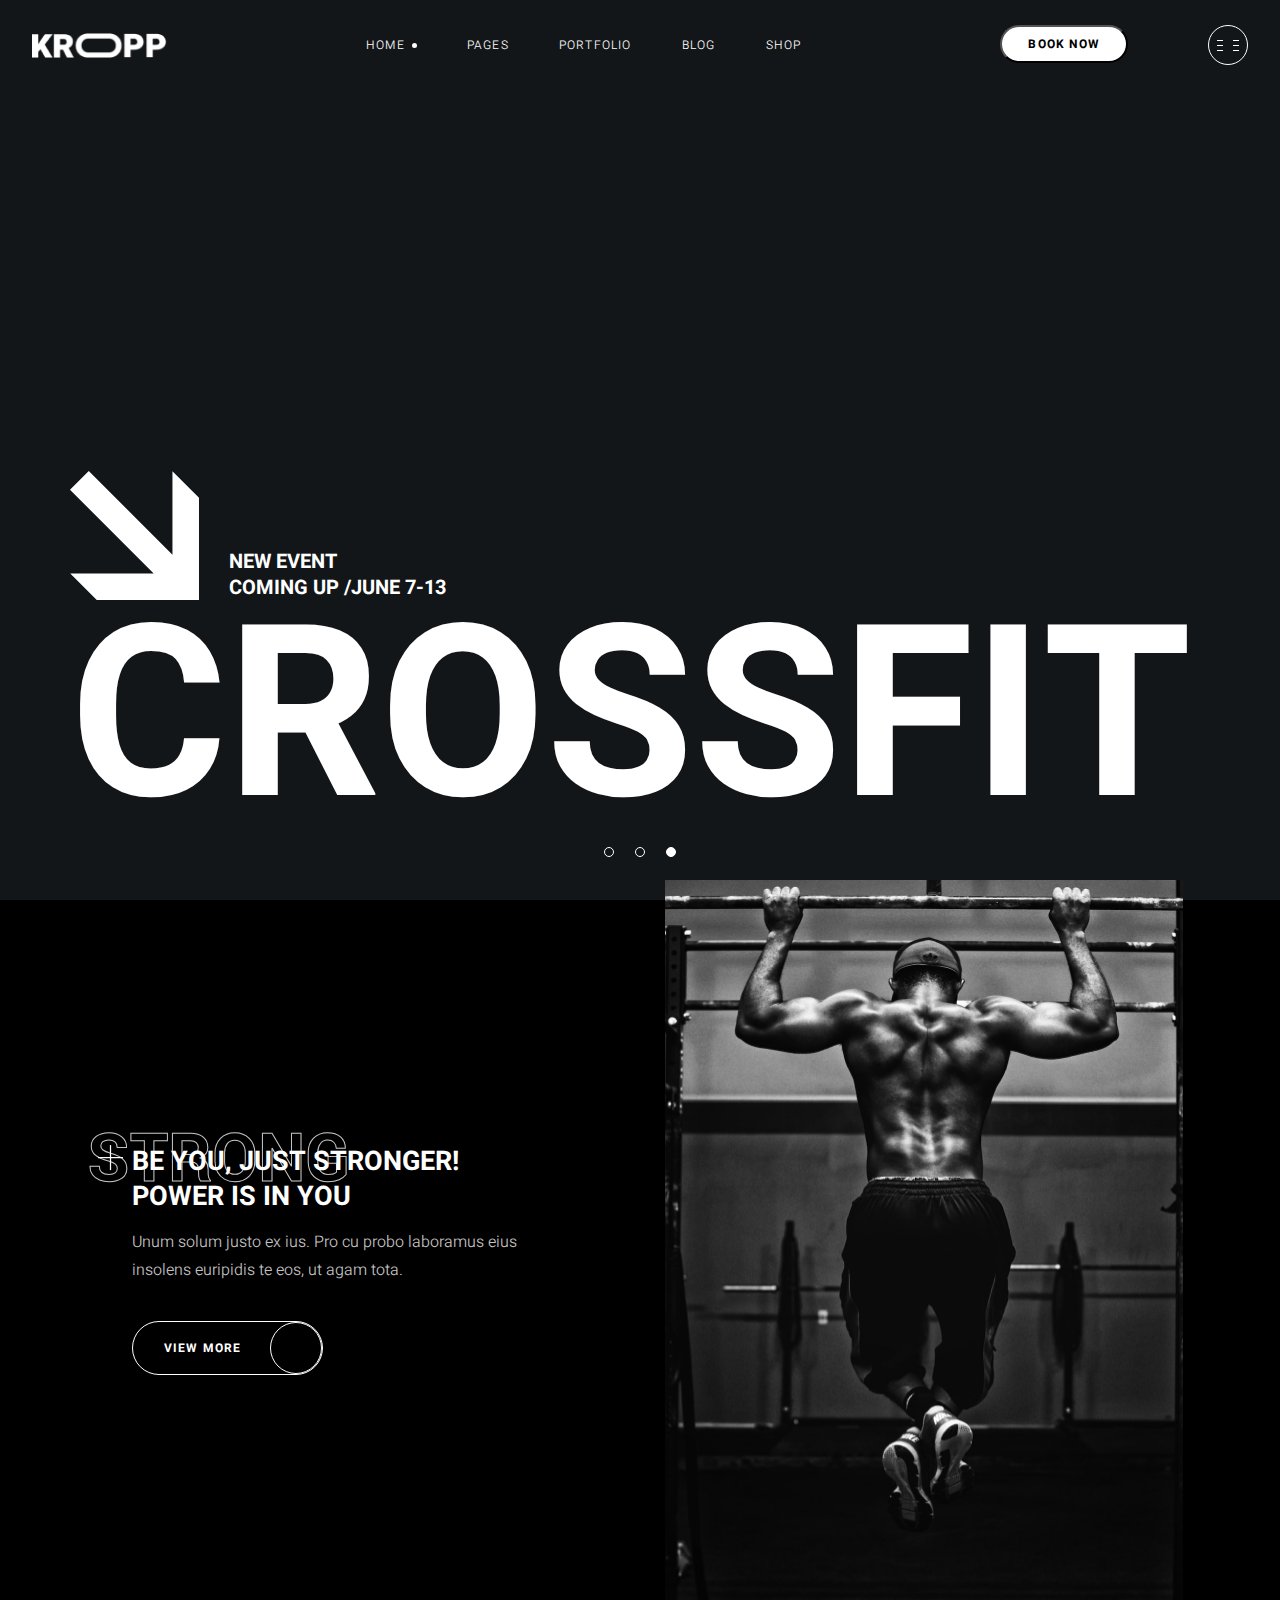
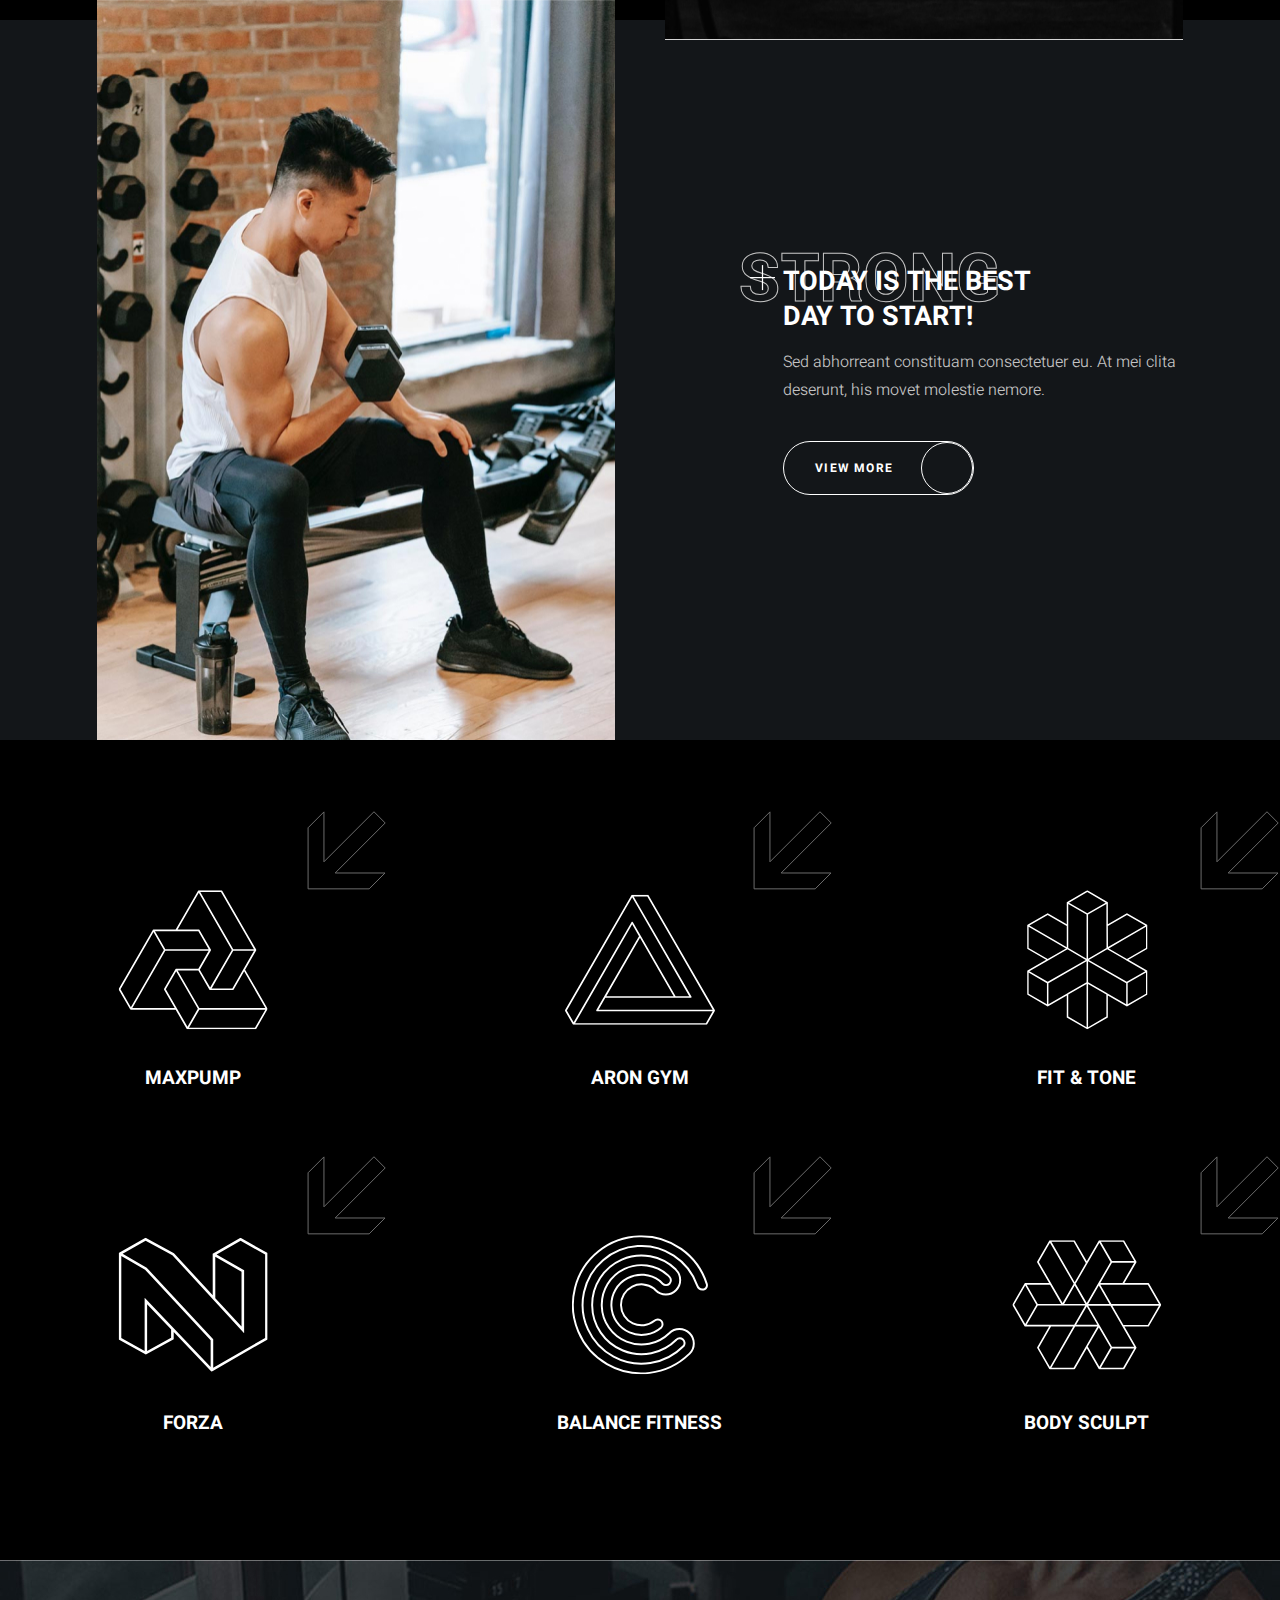
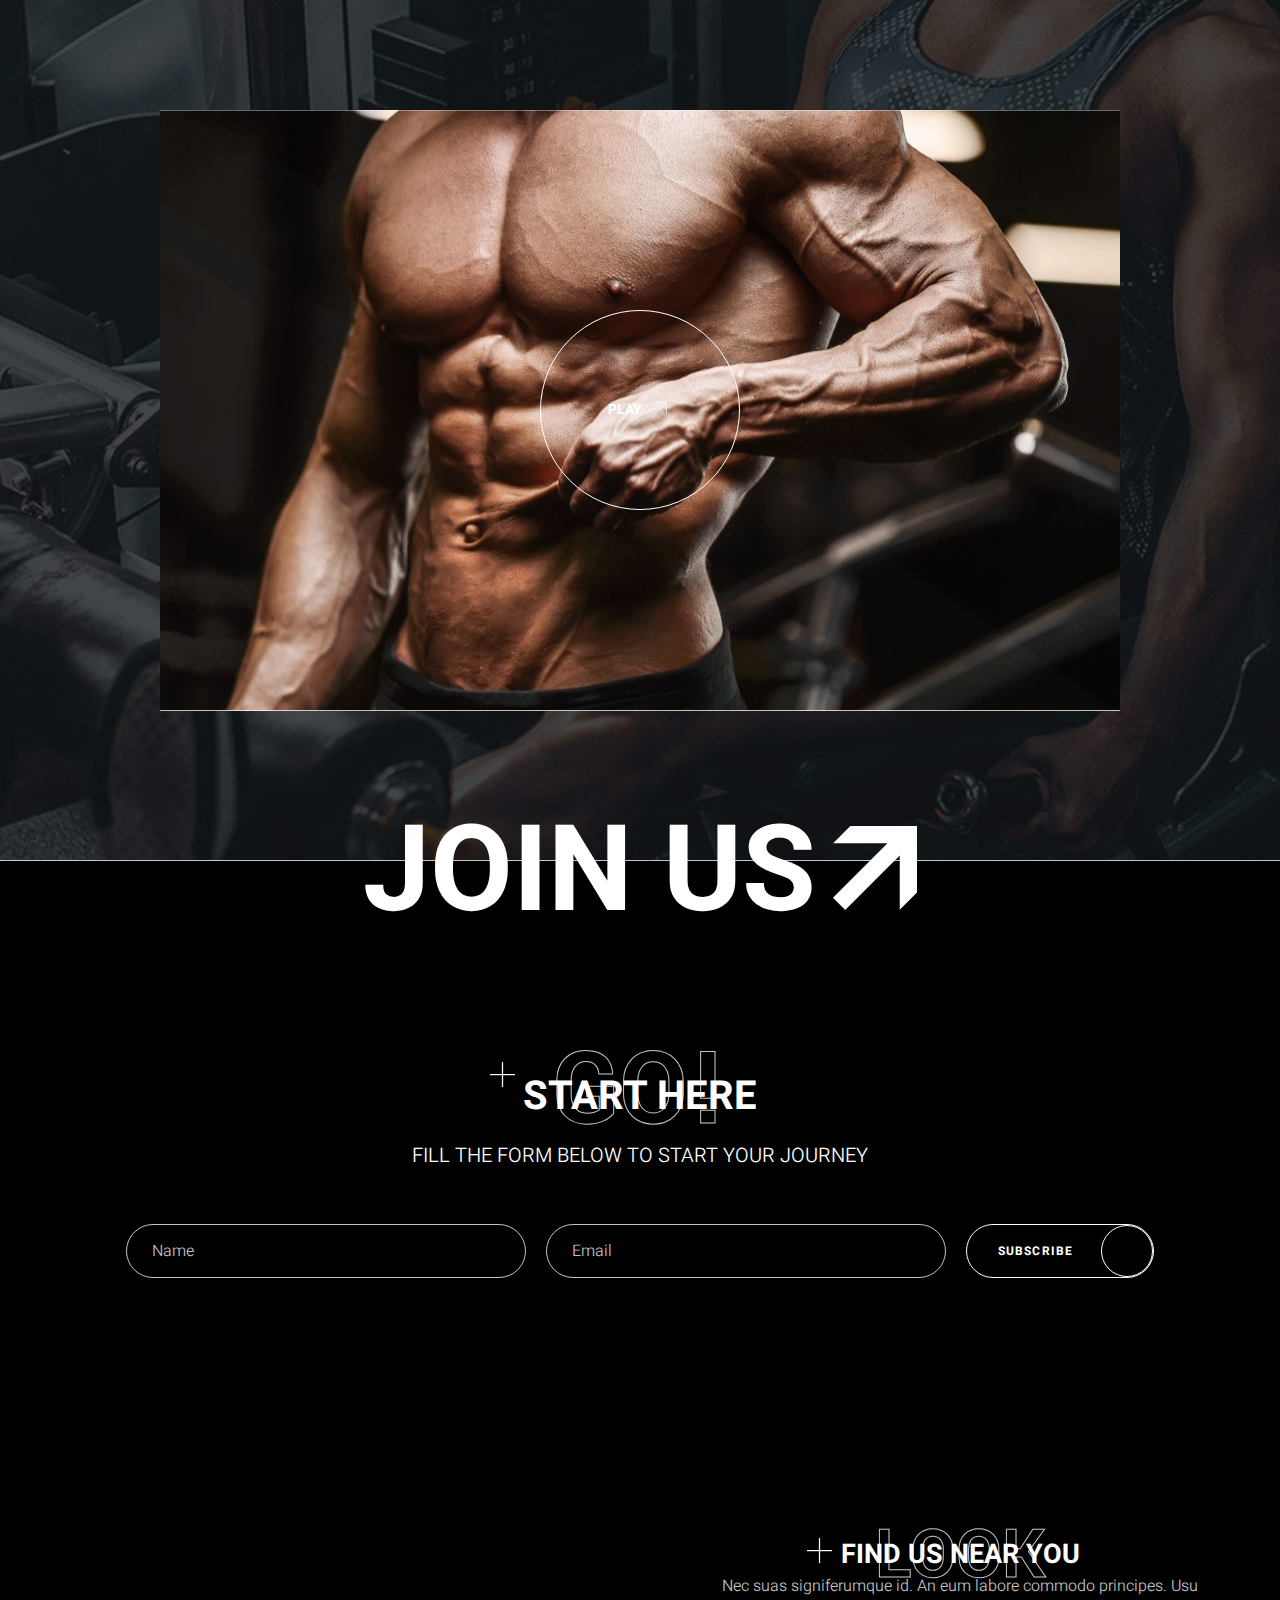
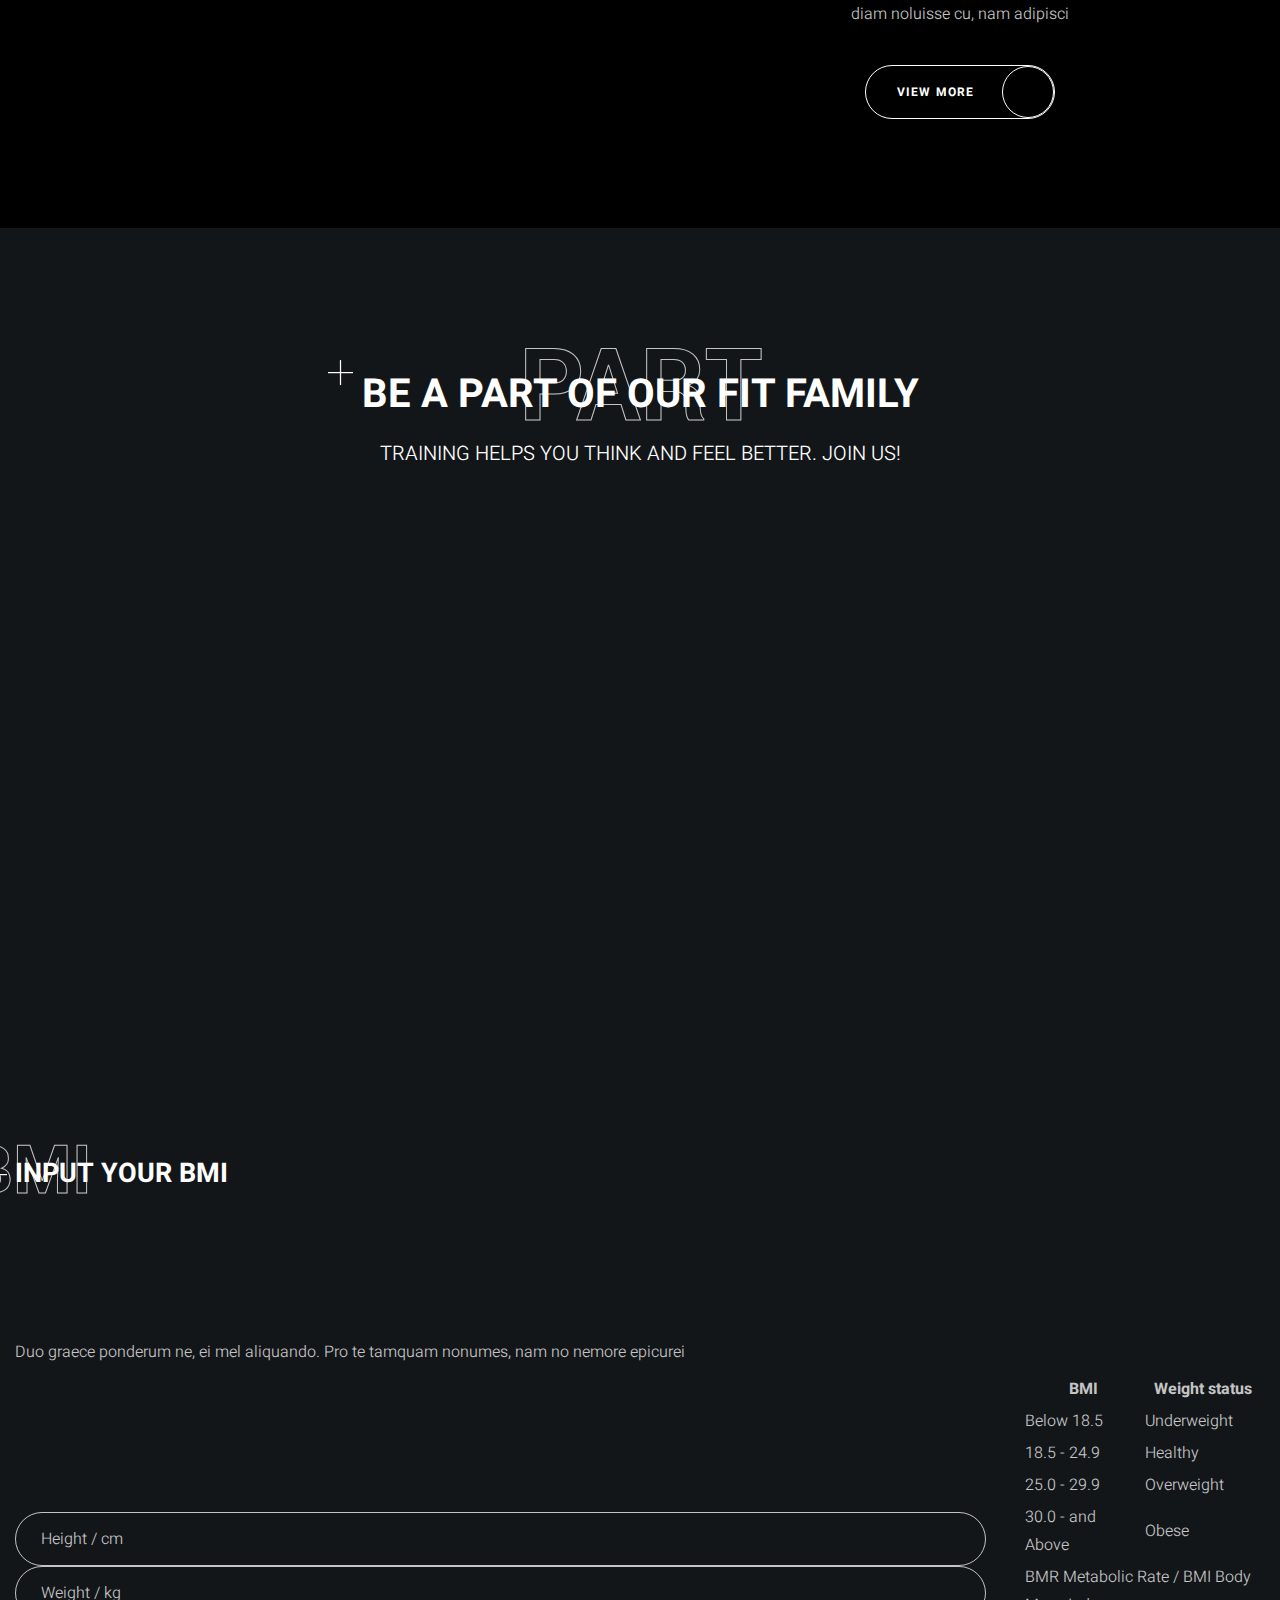
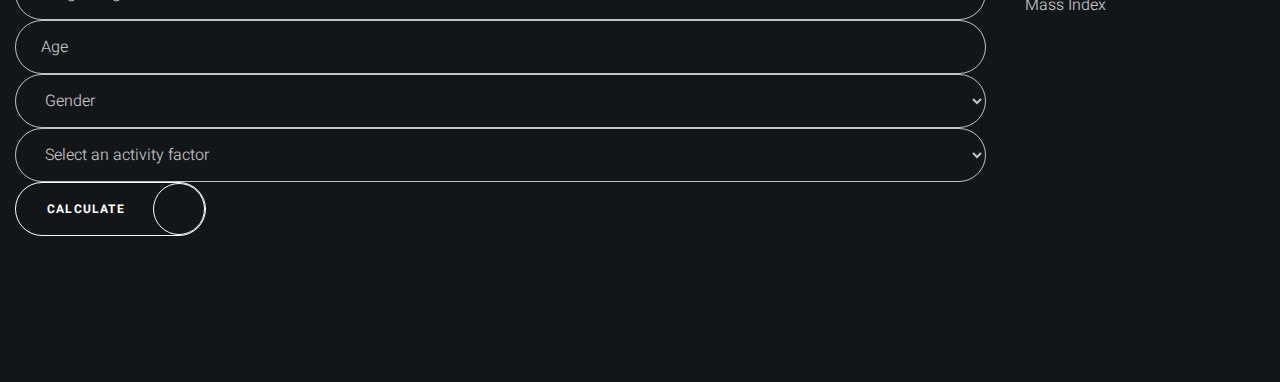
==== commit 11f7f22a: "+" ====
--- a/index.html
+++ b/index.html
@@ -4,10 +4,7 @@
 		<meta charset="UTF-8" />
 		<meta name="viewport" content="width=device-width, initial-scale=1.0" />
 		<title>Cropp fitness</title>
-		<link rel="stylesheet" href="/style.css">
-
-
-
+		<link rel="stylesheet" href="/style.css" />
 	</head>
 	<body>
 		<header class="header">
@@ -261,7 +258,9 @@
 							>
 								Start here
 							</h3>
-							<div class="join-us-form-subtitle section-description">
+							<div
+								class="join-us-form-subtitle section-description"
+							>
 								fill the form below to start your journey
 							</div>
 						</header>
@@ -322,51 +321,175 @@
 			</section>
 			<section class="family">
 				<header class="family-header container">
-					<h2 class="family-title title-big backdrop-title centered" 
-					data-title="Part">
+					<h2
+						class="family-title title-big backdrop-title centered"
+						data-title="Part"
+					>
 						Be a part of our fit family
 					</h2>
-					<div class="family-description section-description" >
-						<p>Training helps you think and feel better. join us!</p>
+					<div class="family-description section-description">
+						<p>
+							Training helps you think and feel better. join us!
+						</p>
 					</div>
 				</header>
 				<div class="family-body container-wide">
-					<img 
-					src="./images/Family/1.jpg" 
-					alt="Training-people" 
-					class="family-image"
-					width="414"
-					height="479"
-					loading="lazy">
-					<img 
-					src="./images/Family/2.jpg" 
-					alt="Training-people" 
-					class="family-image"
-					width="744"
-					height="479"
-					loading="lazy">
-					<img 
-					src="./images/Family/3.jpg" 
-					alt="Training-people" 
-					class="family-image"
-					width="396"
-					height="479"
-					loading="lazy">
-					<img 
-					src="./images/Family/4.jpg" 
-					alt="Training-people" 
-					class="family-image"
-					width="396"
-					height="479"
-					loading="lazy">
-					<img 
-					src="./images/Family/5.jpg" 
-					alt="Training-people" 
-					class="family-image"
-					width="414"
-					height="479"
-					loading="lazy">
-					
+					<img
+						src="./images/Family/1.jpg"
+						alt="Training-people"
+						class="family-image"
+						width="414"
+						height="479"
+						loading="lazy"
+					/>
+					<img
+						src="./images/Family/2.jpg"
+						alt="Training-people"
+						class="family-image"
+						width="744"
+						height="479"
+						loading="lazy"
+					/>
+					<img
+						src="./images/Family/3.jpg"
+						alt="Training-people"
+						class="family-image"
+						width="396"
+						height="479"
+						loading="lazy"
+					/>
+					<img
+						src="./images/Family/4.jpg"
+						alt="Training-people"
+						class="family-image"
+						width="396"
+						height="479"
+						loading="lazy"
+					/>
+					<img
+						src="./images/Family/5.jpg"
+						alt="Training-people"
+						class="family-image"
+						width="414"
+						height="479"
+						loading="lazy"
+					/>
+				</div>
+			</section>
+			<section class="calculate">
+				<div class="calculate-inner container">
+					<div class="calculate-body">
+						<h2
+							class="calculate-inner title-medium backdrop-title"
+							data-title="BMI"
+						>
+							Input your BMI
+						</h2>
+						<div class="calculate description">
+							<p>
+								Duo graece ponderum ne, ei mel aliquando. Pro te
+								tamquam nonumes, nam no nemore epicurei
+							</p>
+						</div>
+						<form class="calculate-form">
+							<div class="calculate-form-body"></div>
+							<label class="visually-hidden" for="height"
+								>Height</label
+							>
+							<input
+								class="calculate-input input"
+								id="height"
+								type="number"
+								placeholder="Height / cm"
+							/><label class="visually-hidden" for="weight"
+								>Weight</label
+							>
+							<input
+								class="calculate-input input"
+								id="Weight"
+								type="number"
+								placeholder="Weight / kg"
+							/>
+							<label class="visually-hidden" for="age">Age</label>
+							<input
+								class="calculate-input input"
+								id="age"
+								type="number"
+								placeholder="Age"
+							/>
+							<label class="visually-hidden" for="gender"
+								>Gender</label
+							>
+							<select
+								class="calculate-input input"
+								id="gender"
+								required
+							>
+								<option value="" disabled selected>
+									Gender
+								</option>
+								<option value="male">Male</option>
+								<option value="female">Female</option>
+							</select>
+							<label class="visually-hidden" for="activity-factor"
+								>Activity factor</label
+							>
+							<select
+								class="calculate-input input wide"
+								id="activity-factor"
+								required
+							>
+								<option value="" disabled selected>
+									Select an activity factor
+								</option>
+								<option value="1">1</option>
+								<option value="2">2</option>
+							</select>
+
+							<button
+								class="calculate-button button transparent"
+								type="submit"
+							>
+								Calculate
+							</button>
+						</form>
+					</div>
+					<div class="calculate-table-wrapper">
+						<table class="calculate-table">
+							<thead>
+								<tr>
+									<th>BMI</th>
+									<th>Weight status</th>
+								</tr>
+							</thead>
+							<tbody>
+								<tr>
+									<td>Below 18.5</td>
+									<td>Underweight</td>
+								</tr>
+								<tr>
+									<td>18.5 - 24.9</td>
+									<td>Healthy</td>
+								</tr>
+								<tr>
+									<td>25.0 - 29.9</td>
+									<td>Overweight</td>
+								</tr>
+								<tr>
+									<td>30.0 - and Above</td>
+									<td>Obese</td>
+								</tr>
+							</tbody>
+							<tfoot>
+								<tr>
+									<td colspan="2">
+										<b>BMR</b> Metabolic Rate /
+										<b>BMI</b> Body Mass Index
+									</td>
+								</tr>
+							</tfoot>
+						</table>
+					</div>
 				</div>
 			</section>
 		</main>
--- a/style.css
+++ b/style.css
@@ -270,7 +270,7 @@
 	height: 100%;
 	right: 0;
 	aspect-ratio: 1;
-	background: url(./icons/arrow-top-right.svg) center/70% no-repeat;
+	background: url(./icons/arrow-top-right.svgvercel) center/70% no-repeat;
 	border: var(--border);
 	border-radius: 50%;
 }
@@ -673,12 +673,27 @@
 .family-image {
 	scroll-snap-align: start;
 }
+.calculate {
+	padding-block:146px ;
+	background-color: var(--color-dark-alternate);
+}
+.calculate-inner{
+	display: flex;
+	align-items: center;
+	column-gap: 36px;
+}
+.calculate-body{
+
+	min-width: 627px;
+}
 
 @media (max-width: 1919px) {
 	.motivation-card-image {
 		margin-block: -20px;
 	}
-}
+	
+}
+
 @media (max-width: 1280px) {
 	.training-types-list {
 		grid-template-columns: repeat(3, 1fr);
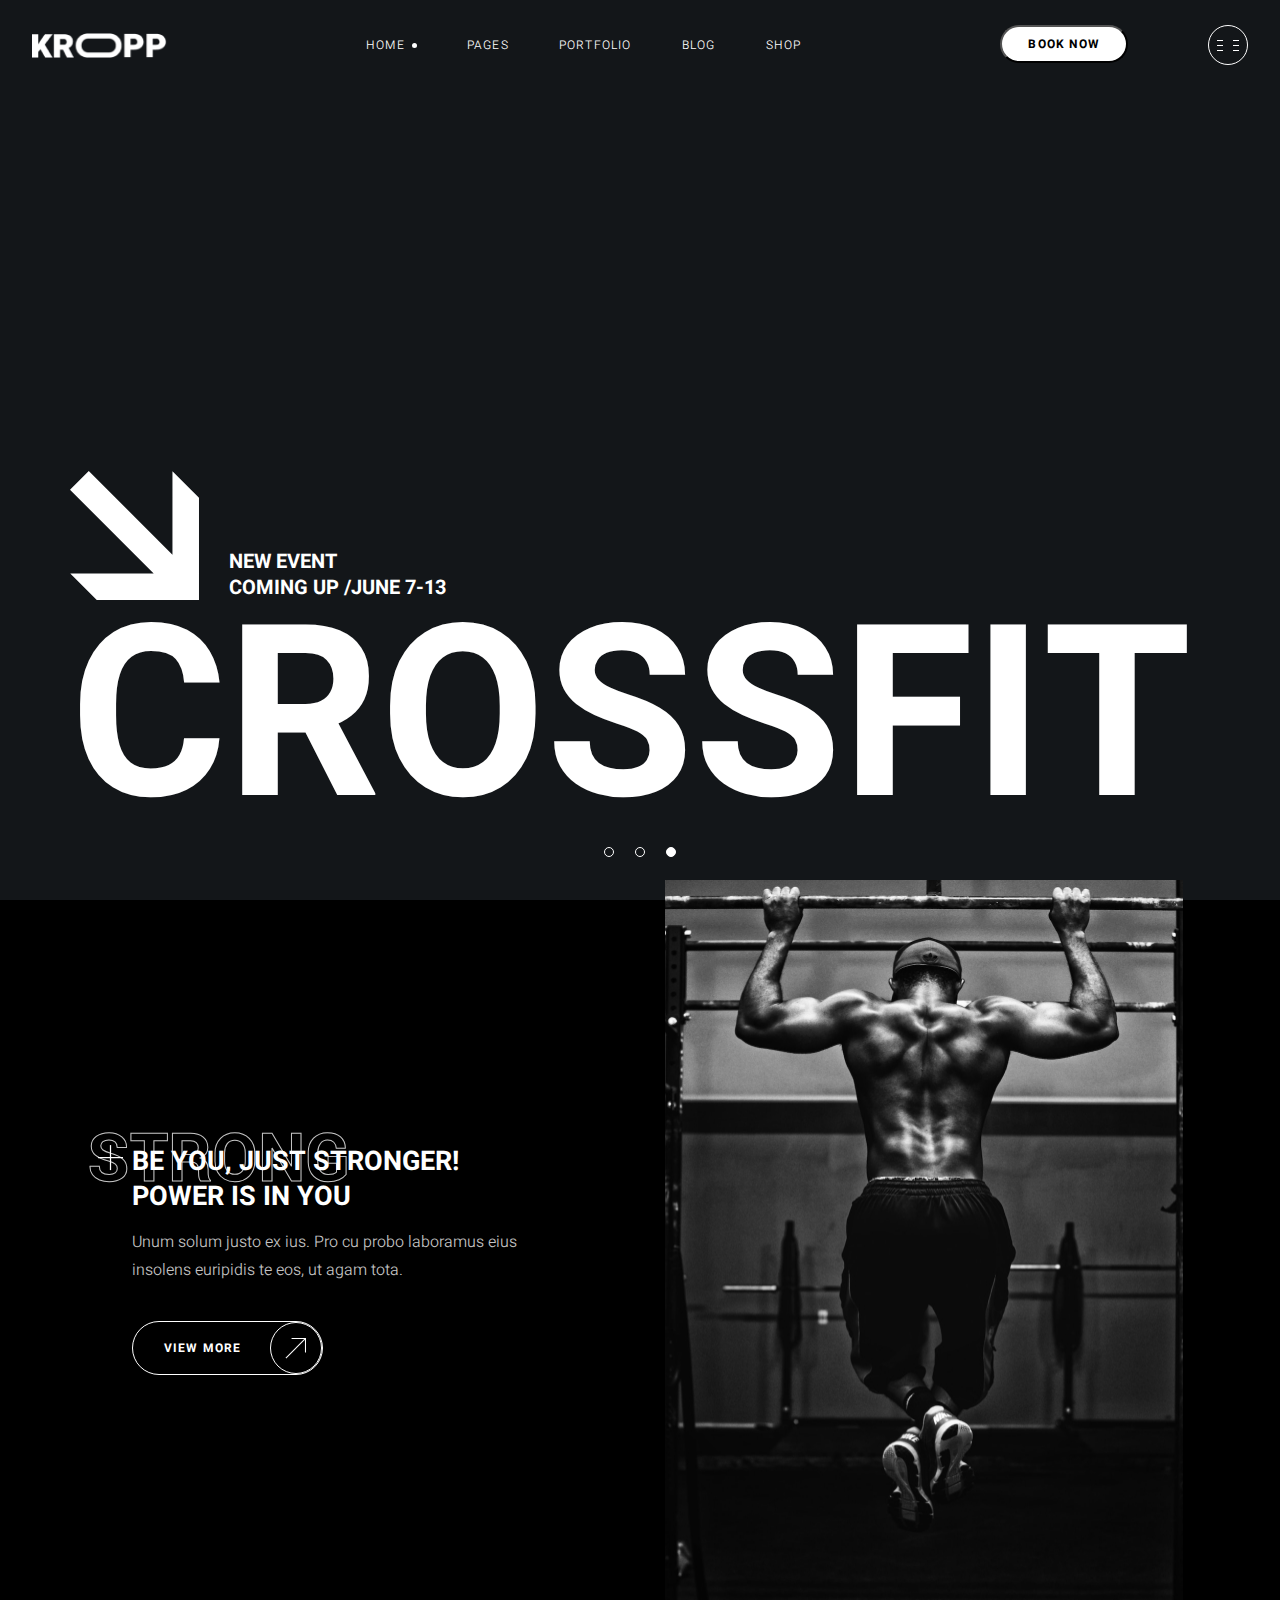
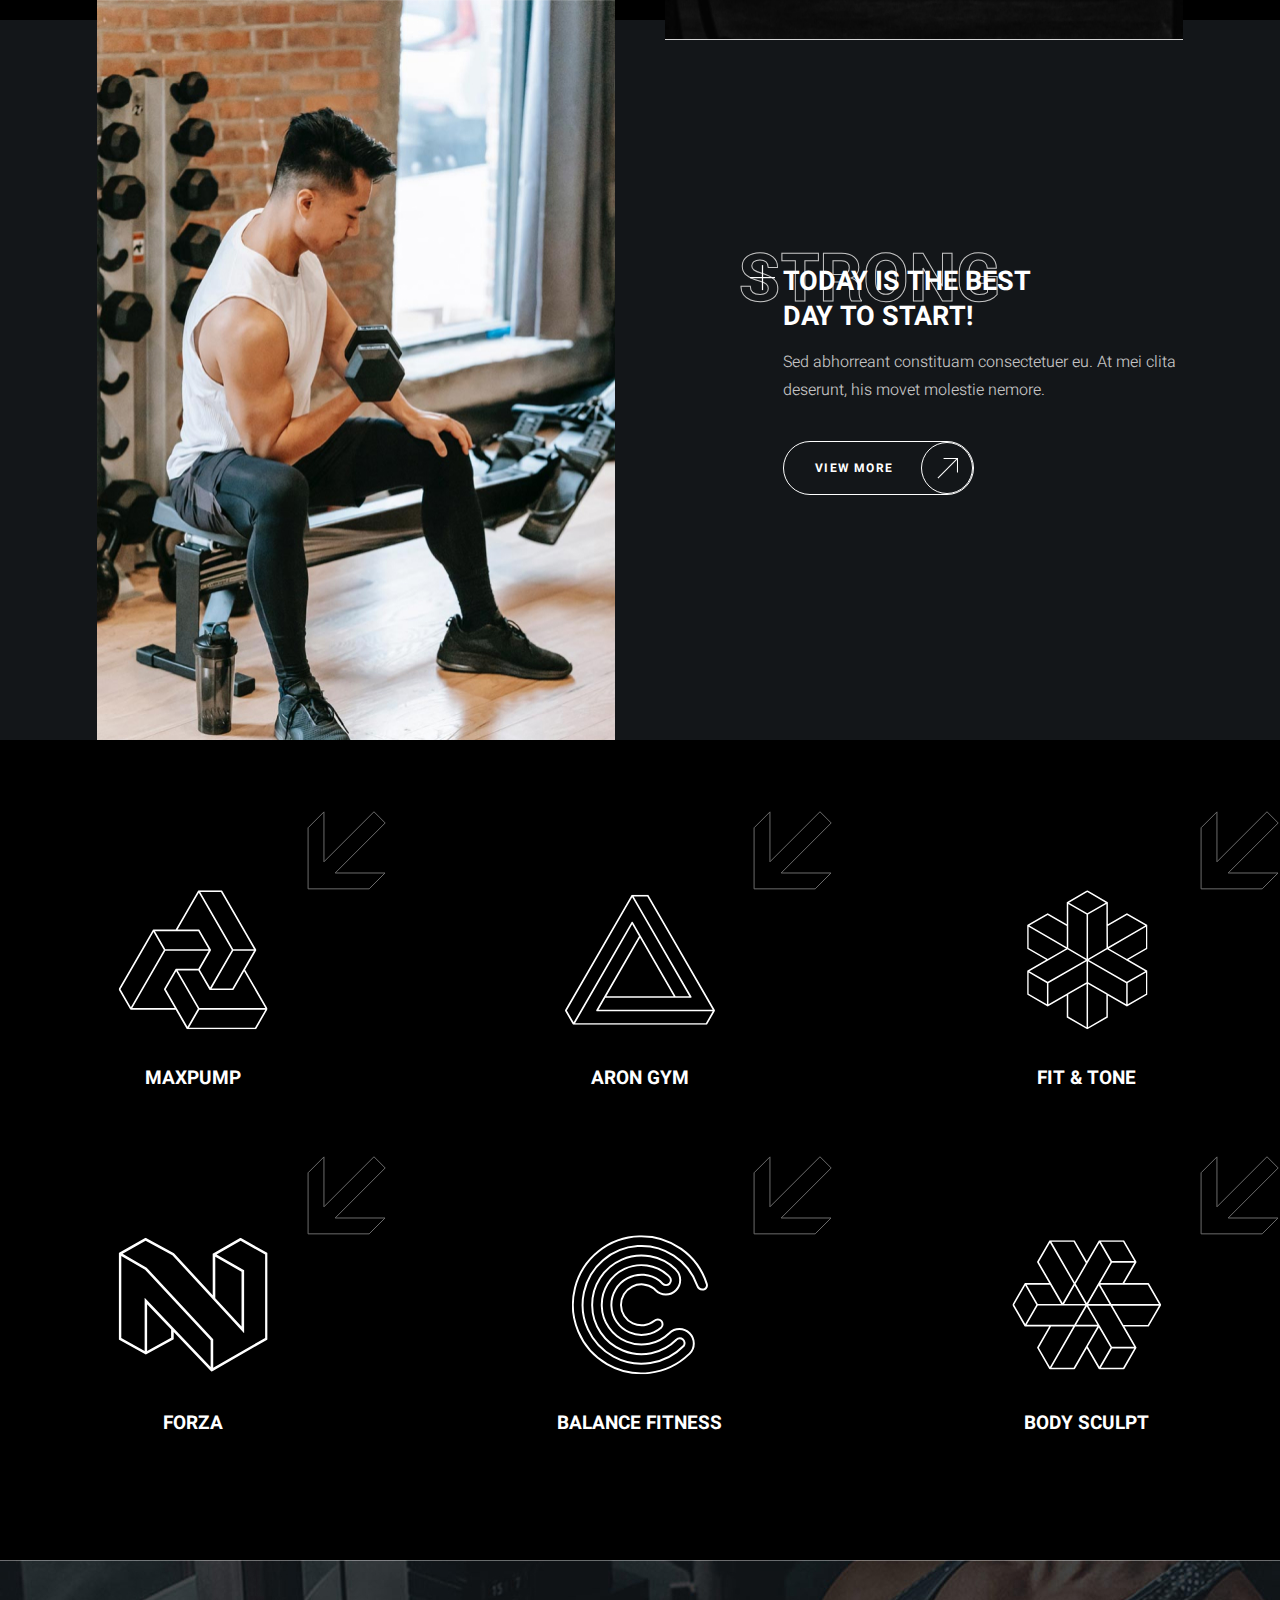
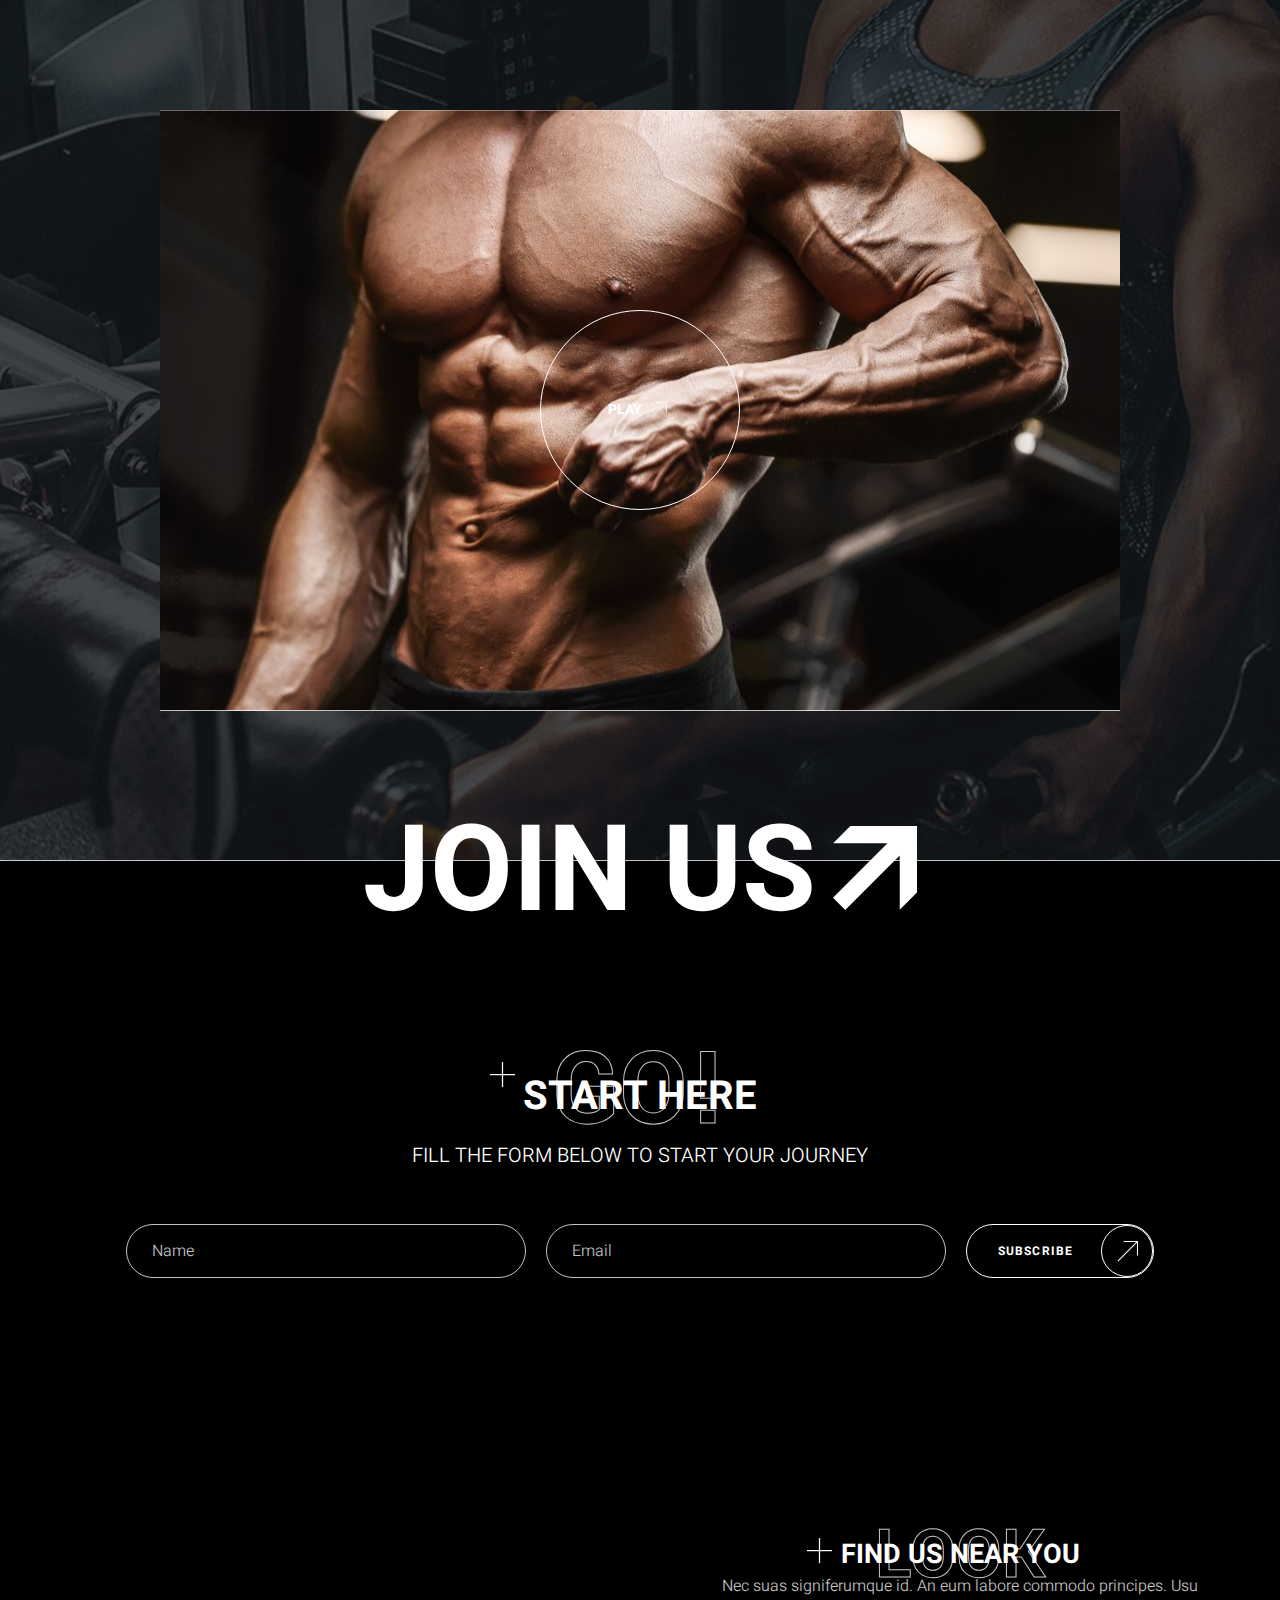
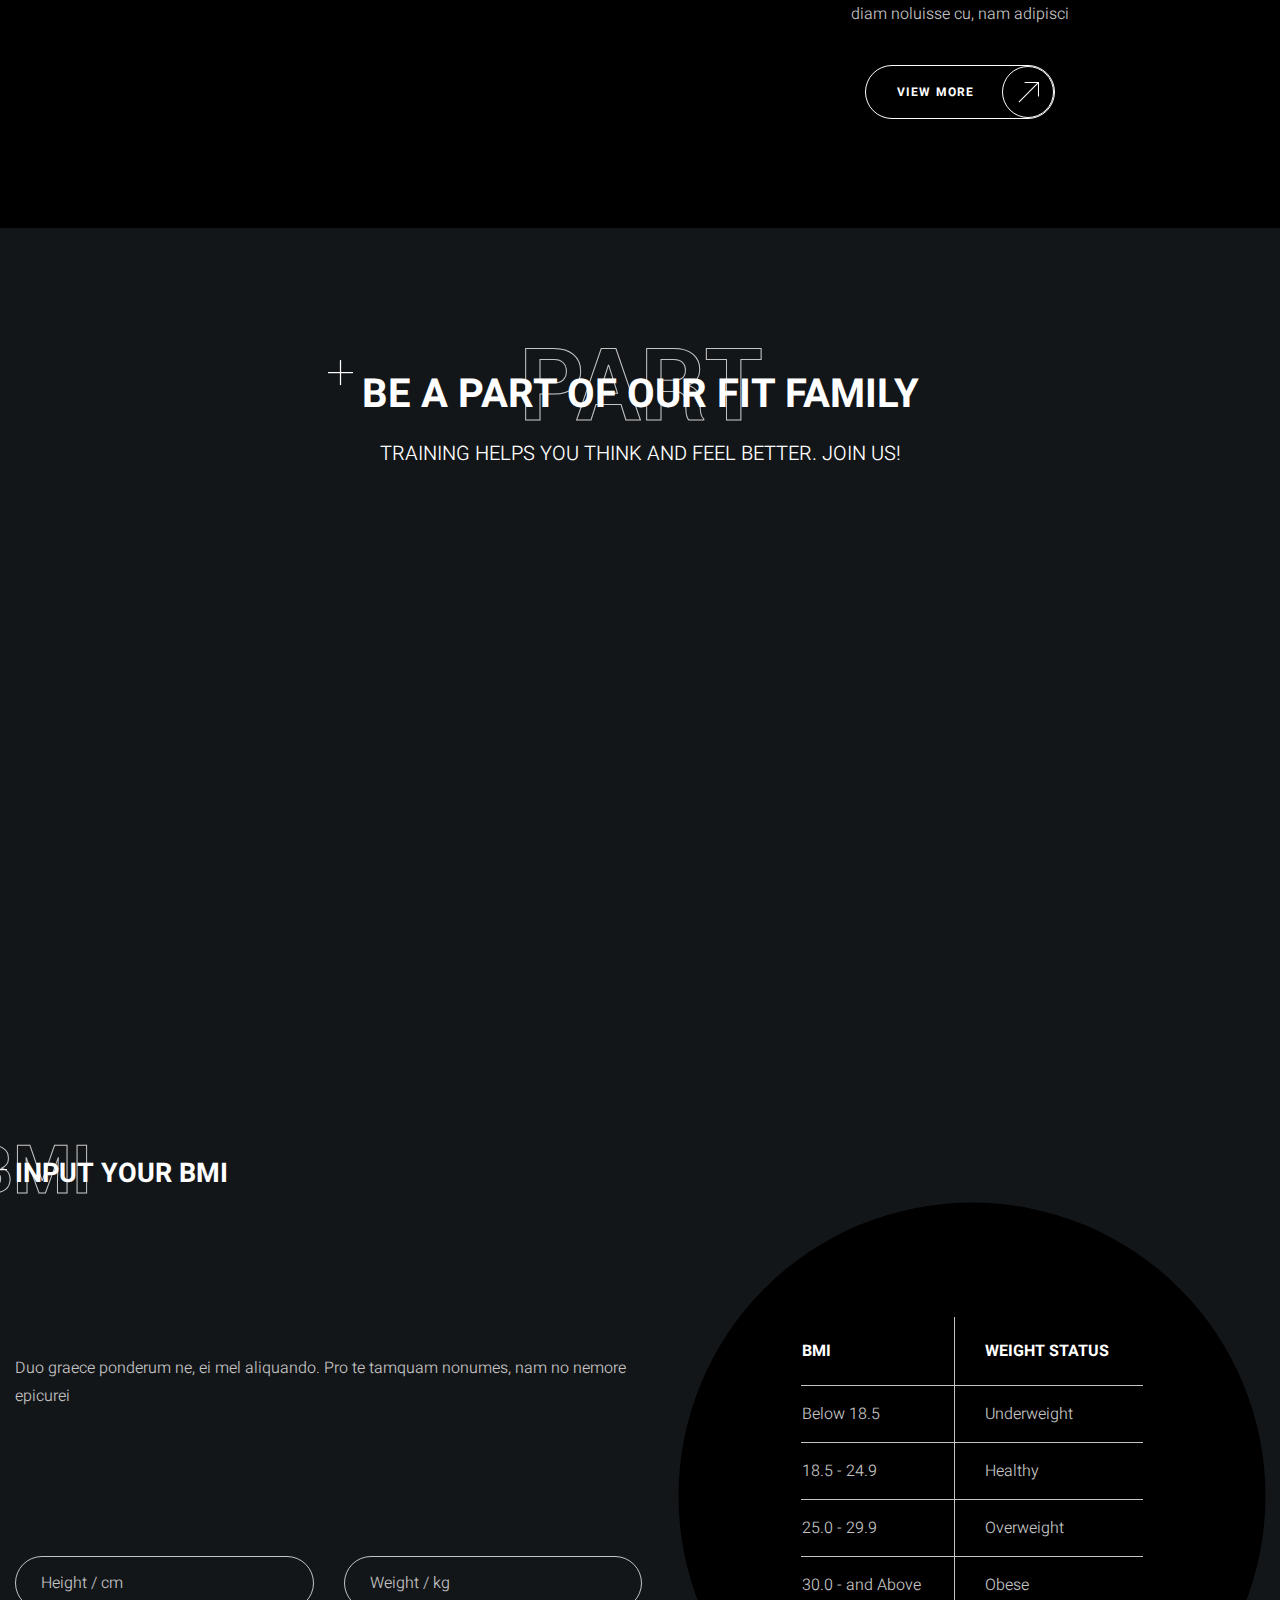
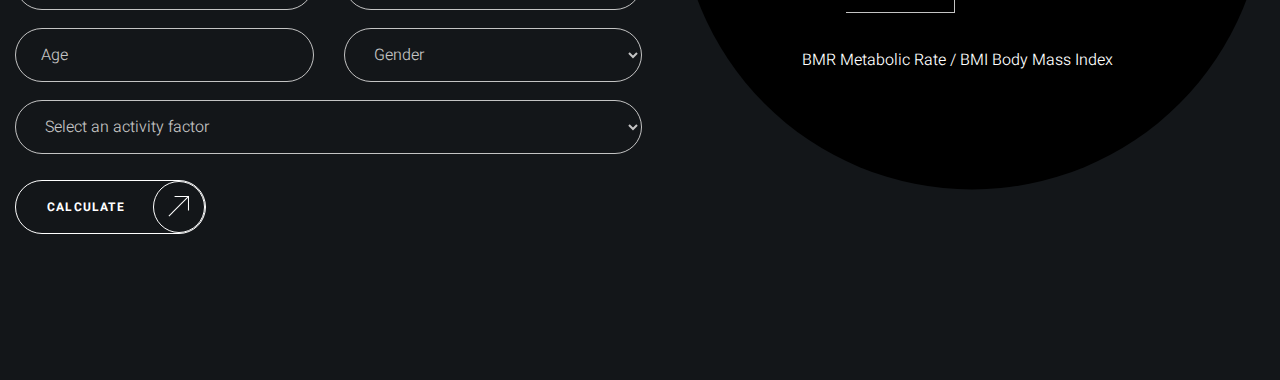
==== commit affc80dd: "calculate-style without adaptive" ====
--- a/index.html
+++ b/index.html
@@ -380,7 +380,7 @@
 				<div class="calculate-inner container">
 					<div class="calculate-body">
 						<h2
-							class="calculate-inner title-medium backdrop-title"
+							class="calculate-title title-medium backdrop-title"
 							data-title="BMI"
 						>
 							Input your BMI
@@ -392,7 +392,7 @@
 							</p>
 						</div>
 						<form class="calculate-form">
-							<div class="calculate-form-body"></div>
+							<div class="calculate-form-body">
 							<label class="visually-hidden" for="height"
 								>Height</label
 							>
@@ -445,7 +445,7 @@
 								<option value="1">1</option>
 								<option value="2">2</option>
 							</select>
-
+						</div>
 							<button
 								class="calculate-button button transparent"
 								type="submit"
--- a/style.css
+++ b/style.css
@@ -250,6 +250,18 @@
 	border: 1px solid var(--color-dark-light);
 	border-radius: var(--border-radius);
 }
+/* Chrome, Safari, Edge, Opera */
+input::-webkit-outer-spin-button,
+input::-webkit-inner-spin-button {
+	-webkit-appearance: none;
+	margin: 0;
+}
+
+/* Firefox */
+input[type='number'] {
+	-moz-appearance: textfield;
+}
+
 .input::placeholder,
 select.input:invalid {
 	color: var(--color-dark-light);
@@ -270,7 +282,7 @@
 	height: 100%;
 	right: 0;
 	aspect-ratio: 1;
-	background: url(./icons/arrow-top-right.svgvercel) center/70% no-repeat;
+	background: url(./icons/arrow-top-right.svg) center/70% no-repeat;
 	border: var(--border);
 	border-radius: 50%;
 }
@@ -674,24 +686,119 @@
 	scroll-snap-align: start;
 }
 .calculate {
-	padding-block:146px ;
+	padding-block: 146px;
 	background-color: var(--color-dark-alternate);
 }
-.calculate-inner{
+.calculate-inner {
 	display: flex;
 	align-items: center;
 	column-gap: 36px;
 }
-.calculate-body{
-
+.calculate-body {
+	flex-grow: 1;
 	min-width: 627px;
+}
+.calculate-title:not(:last-child) {
+	margin-bottom: 16px;
+}
+
+.calculate-description {
+	max-width: 385px;
+}
+.calculate-description:not(:last-child) {
+	margin-bottom: 30px;
+}
+.calculate-form-body {
+	display: grid;
+	grid-template-columns: repeat(2, 1fr);
+	gap: 18px 30px;
+}
+
+.calculate-form-body:not(:last-child) {
+	margin-bottom: 26px;
+}
+
+.calculate-input.wide {
+	grid-column: -1 / 1;
+}
+.calculate-table-wrapper {
+	position: relative;
+	display: flex;
+	justify-content: center;
+	align-items: center;
+	width: 100%;
+	max-width: 610px;
+}
+.calculate-table-wrapper::before {
+	content: '';
+	position: absolute;
+	top: 50%;
+	left: 50%;
+	translate: -50% -50%;
+	width: 100%;
+	aspect-ratio: 1;
+	background-color: var(--color-dark);
+	border-radius: 50%;
+}
+.calculate-table {
+	position: relative;
+	border-collapse: collapse;
+}
+
+.calculate-table :is(td, th) {
+	padding-right: 30px;
+}
+
+.calculate-table :is(td, th):not(:first-child) {
+	padding-left: 30px;
+}
+
+.calculate-table :is(td, th):not(:last-child) {
+	border-right: 1px solid var(--color-dark-light);
+}
+
+.calculate-table tbody td {
+	border-top: 1px solid var(--color-dark-light);
+}
+
+.calculate-table tbody tr:last-child td:first-child {
+	position: relative;
+}
+
+.calculate-table tbody tr:last-child td:first-child::after {
+	content: '';
+	position: absolute;
+	bottom: 0;
+	right: 0;
+	width: 70%;
+	height: 1px;
+	background-color: var(--color-dark-light);
+}
+
+.calculate-table th {
+	padding-block: 20px;
+	text-align: left;
+	text-transform: uppercase;
+	color: var(--color-light);
+}
+
+.calculate-table td {
+	padding-block: 14px;
+}
+
+.calculate-table tfoot {
+	color: var(--color-light);
+}
+
+.calculate-table tfoot td {
+	padding-top: 33px;
+	padding-bottom: 0;
 }
 
 @media (max-width: 1919px) {
 	.motivation-card-image {
 		margin-block: -20px;
 	}
-	
 }
 
 @media (max-width: 1280px) {
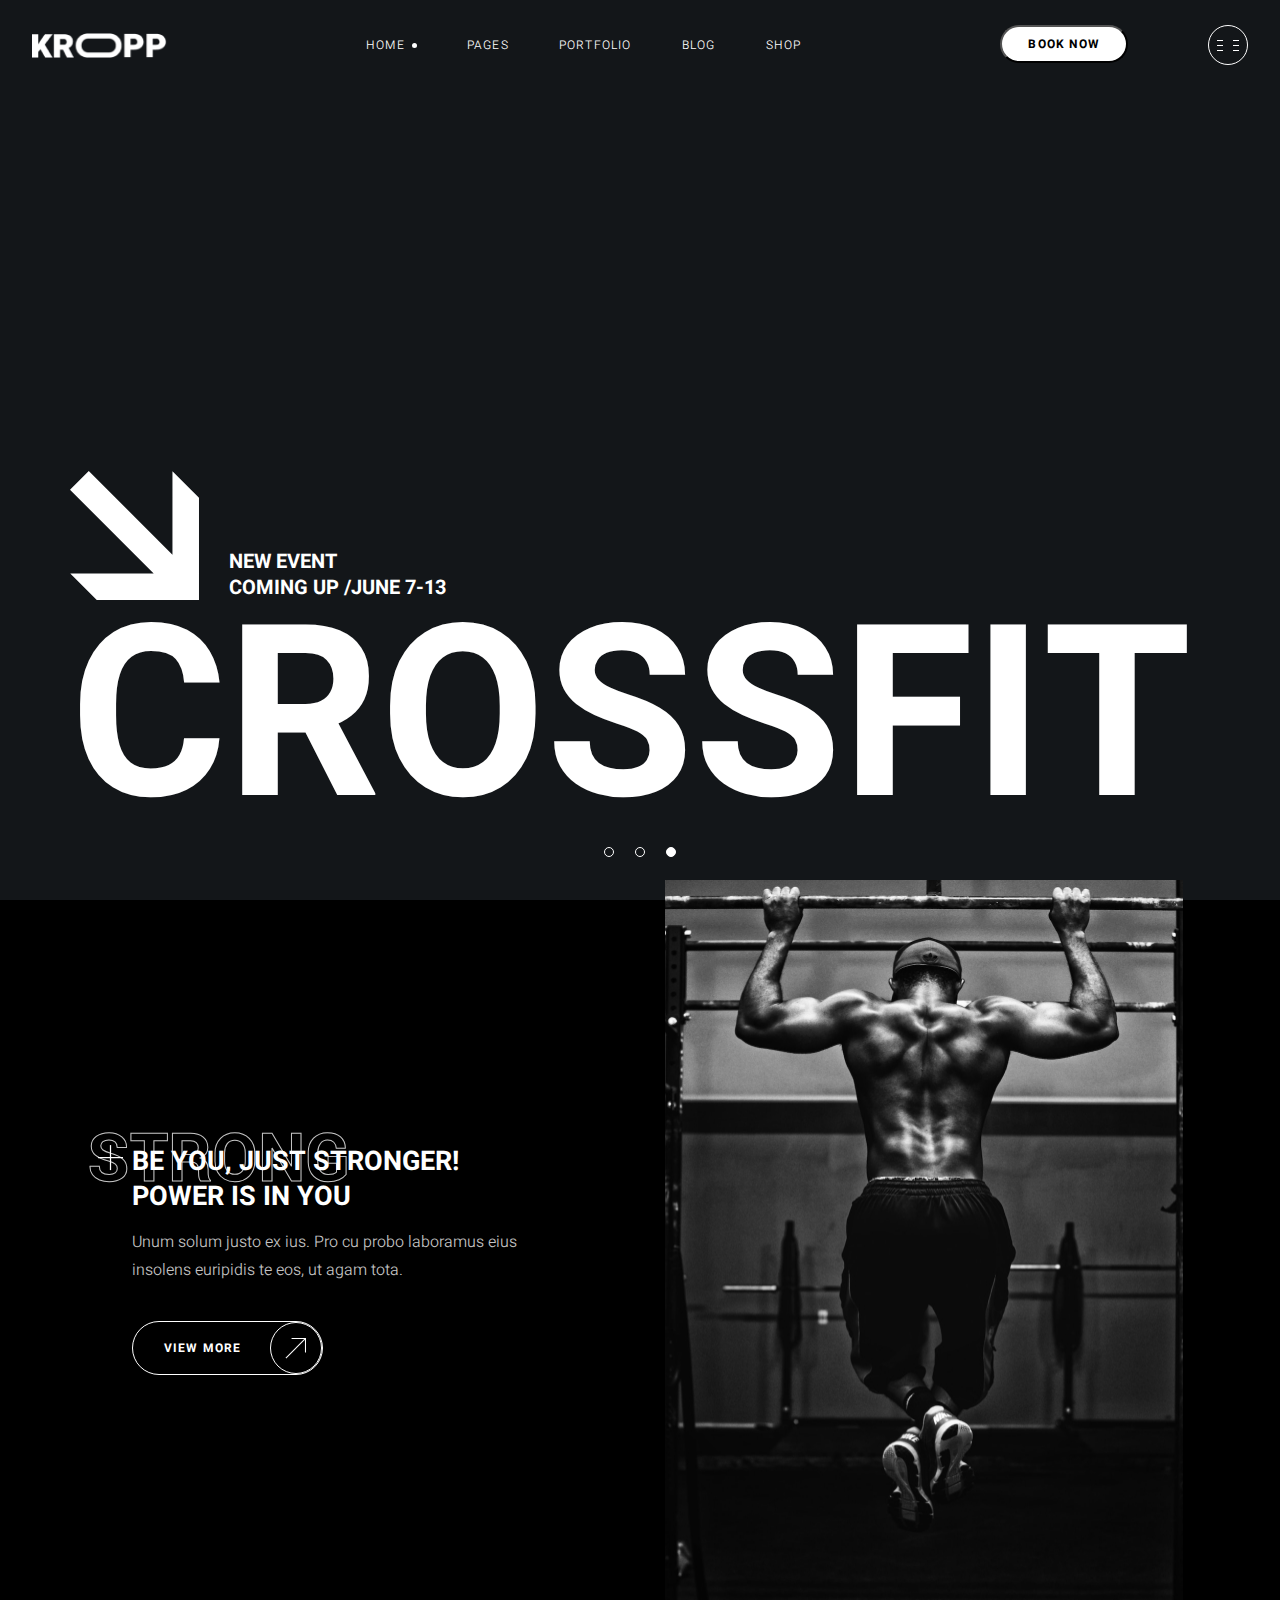
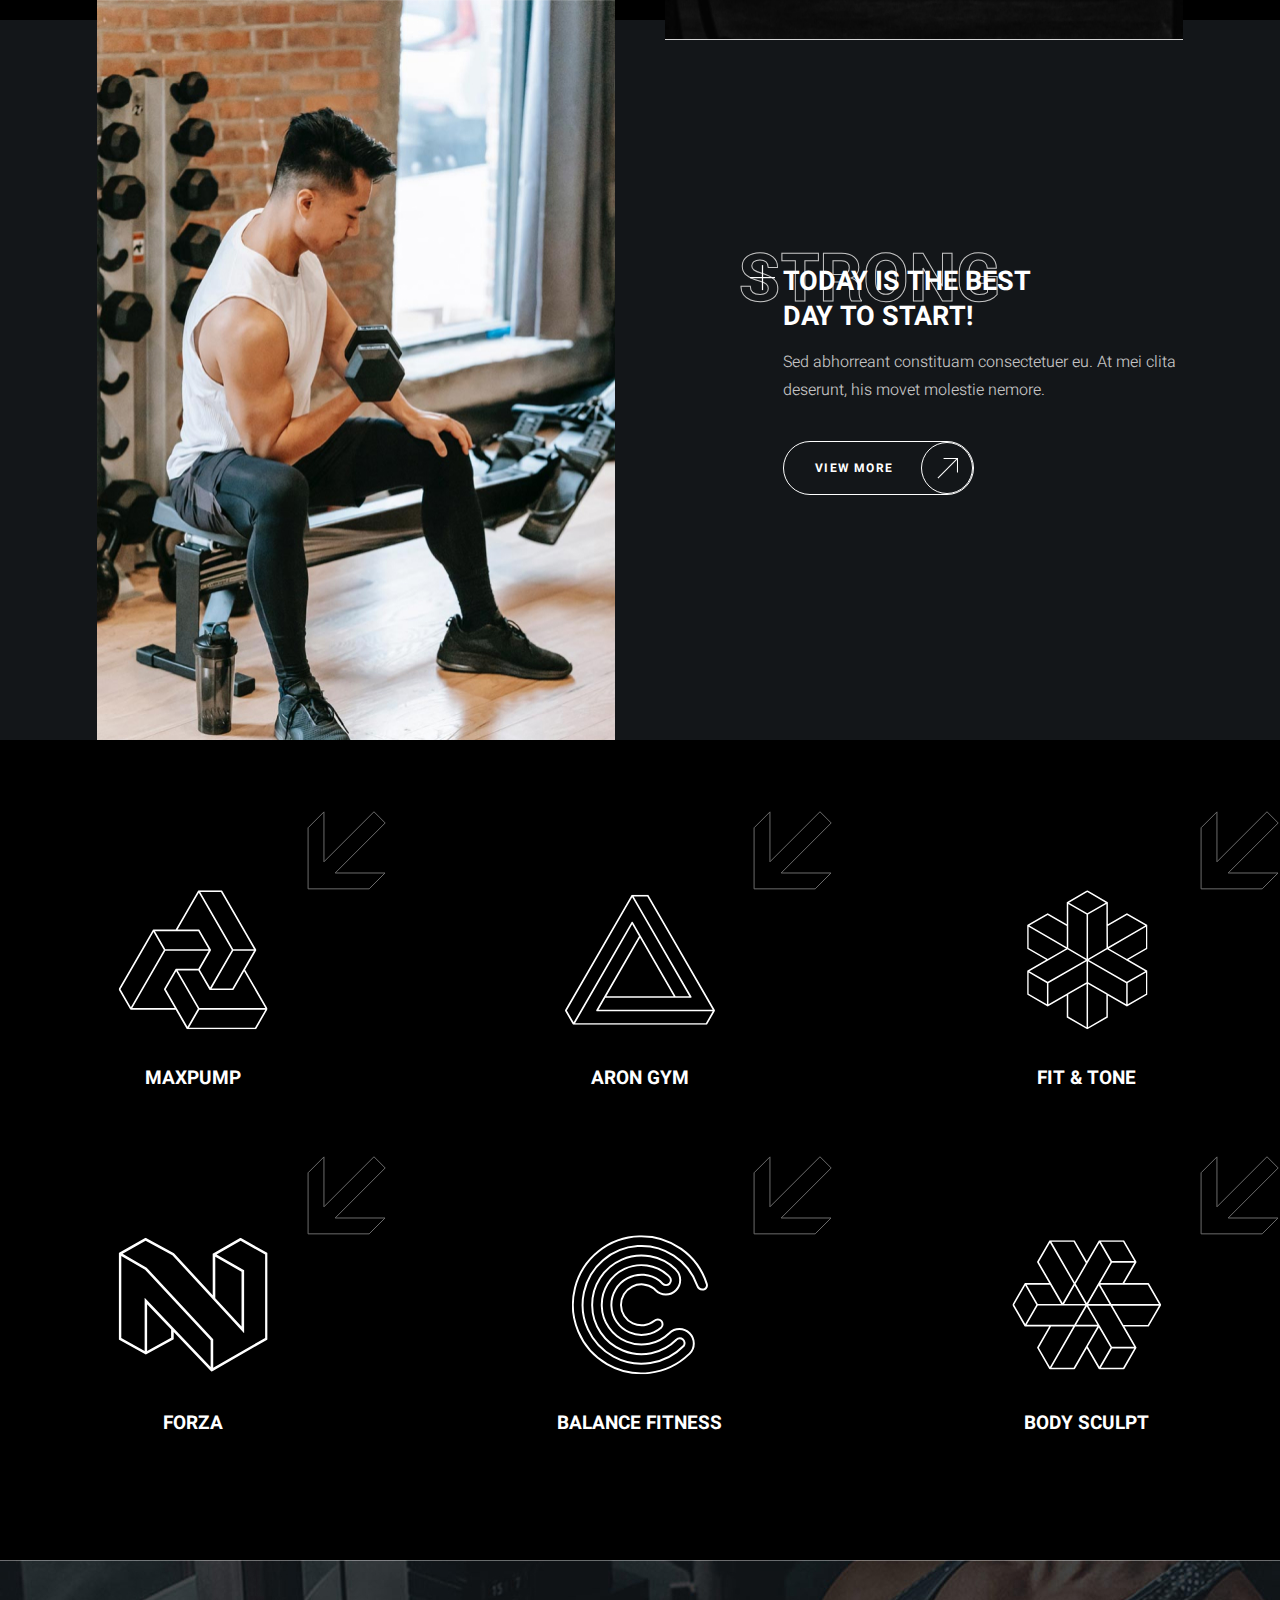
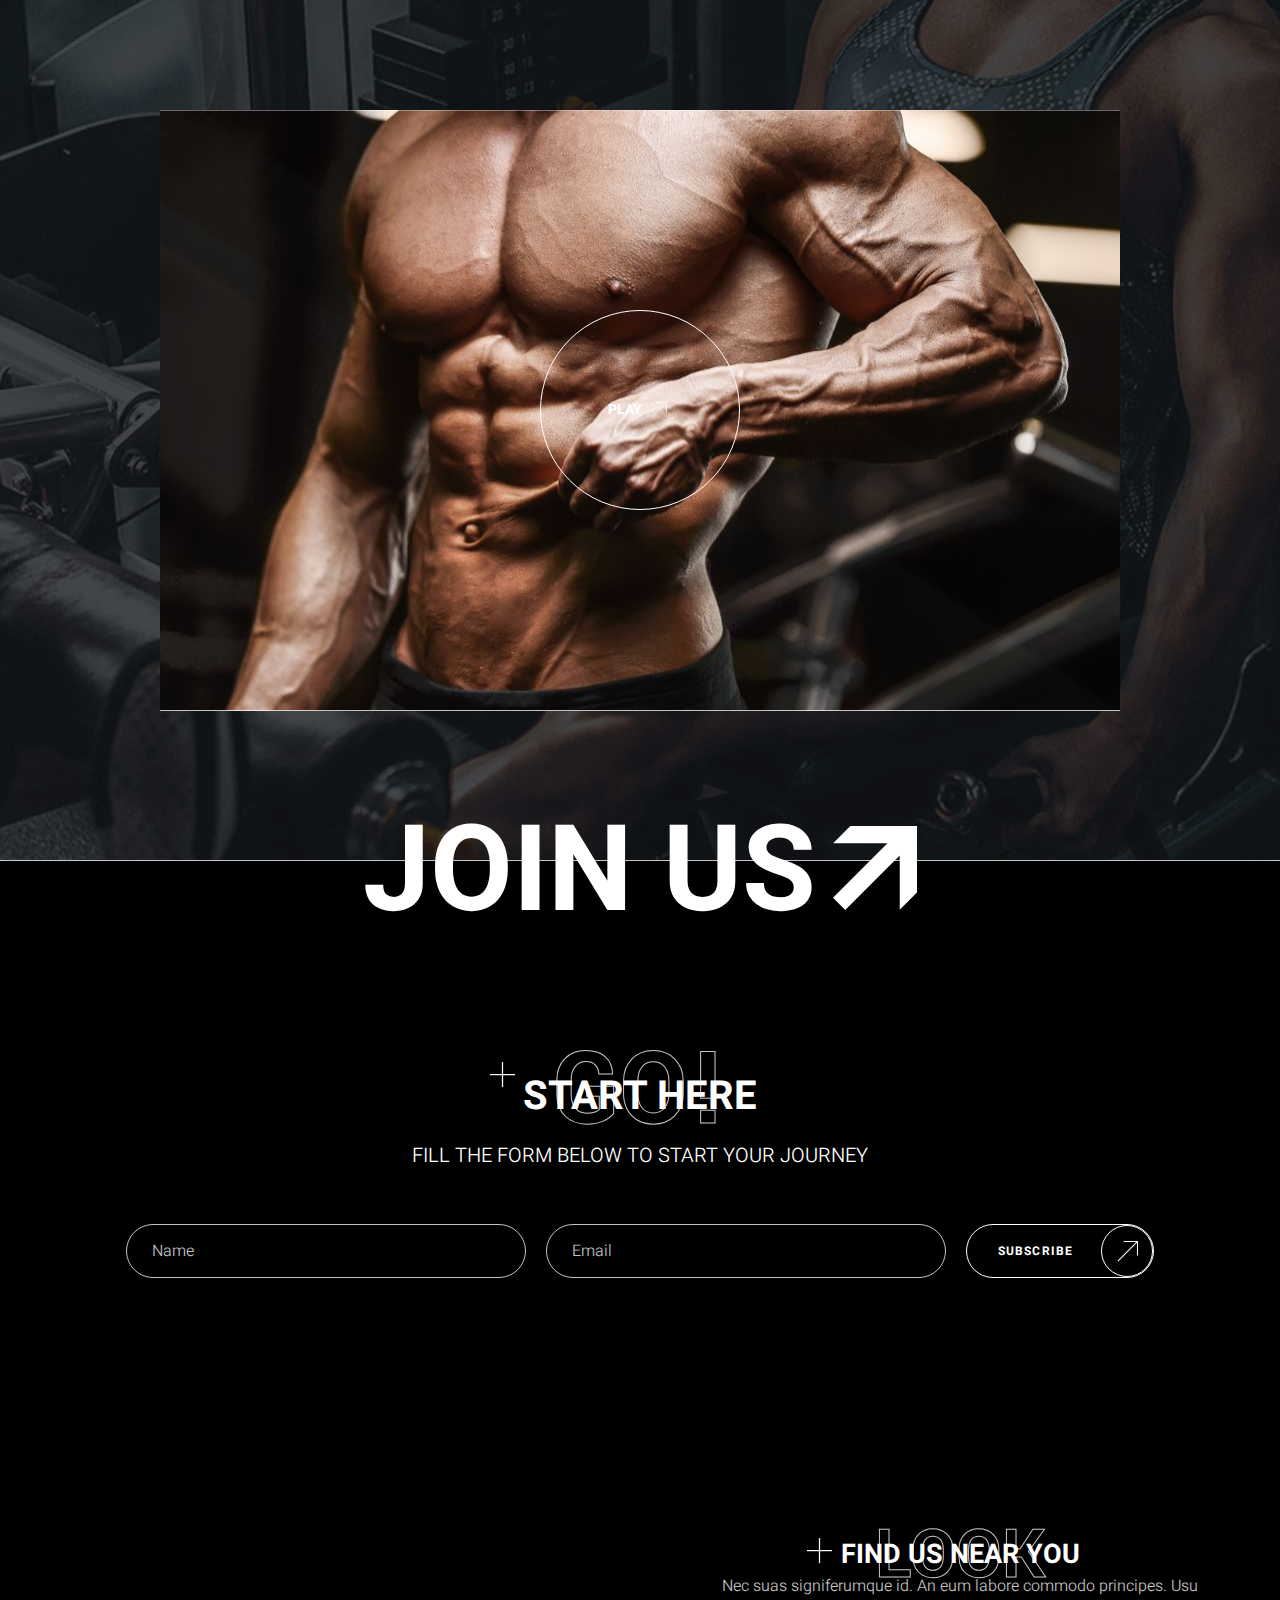
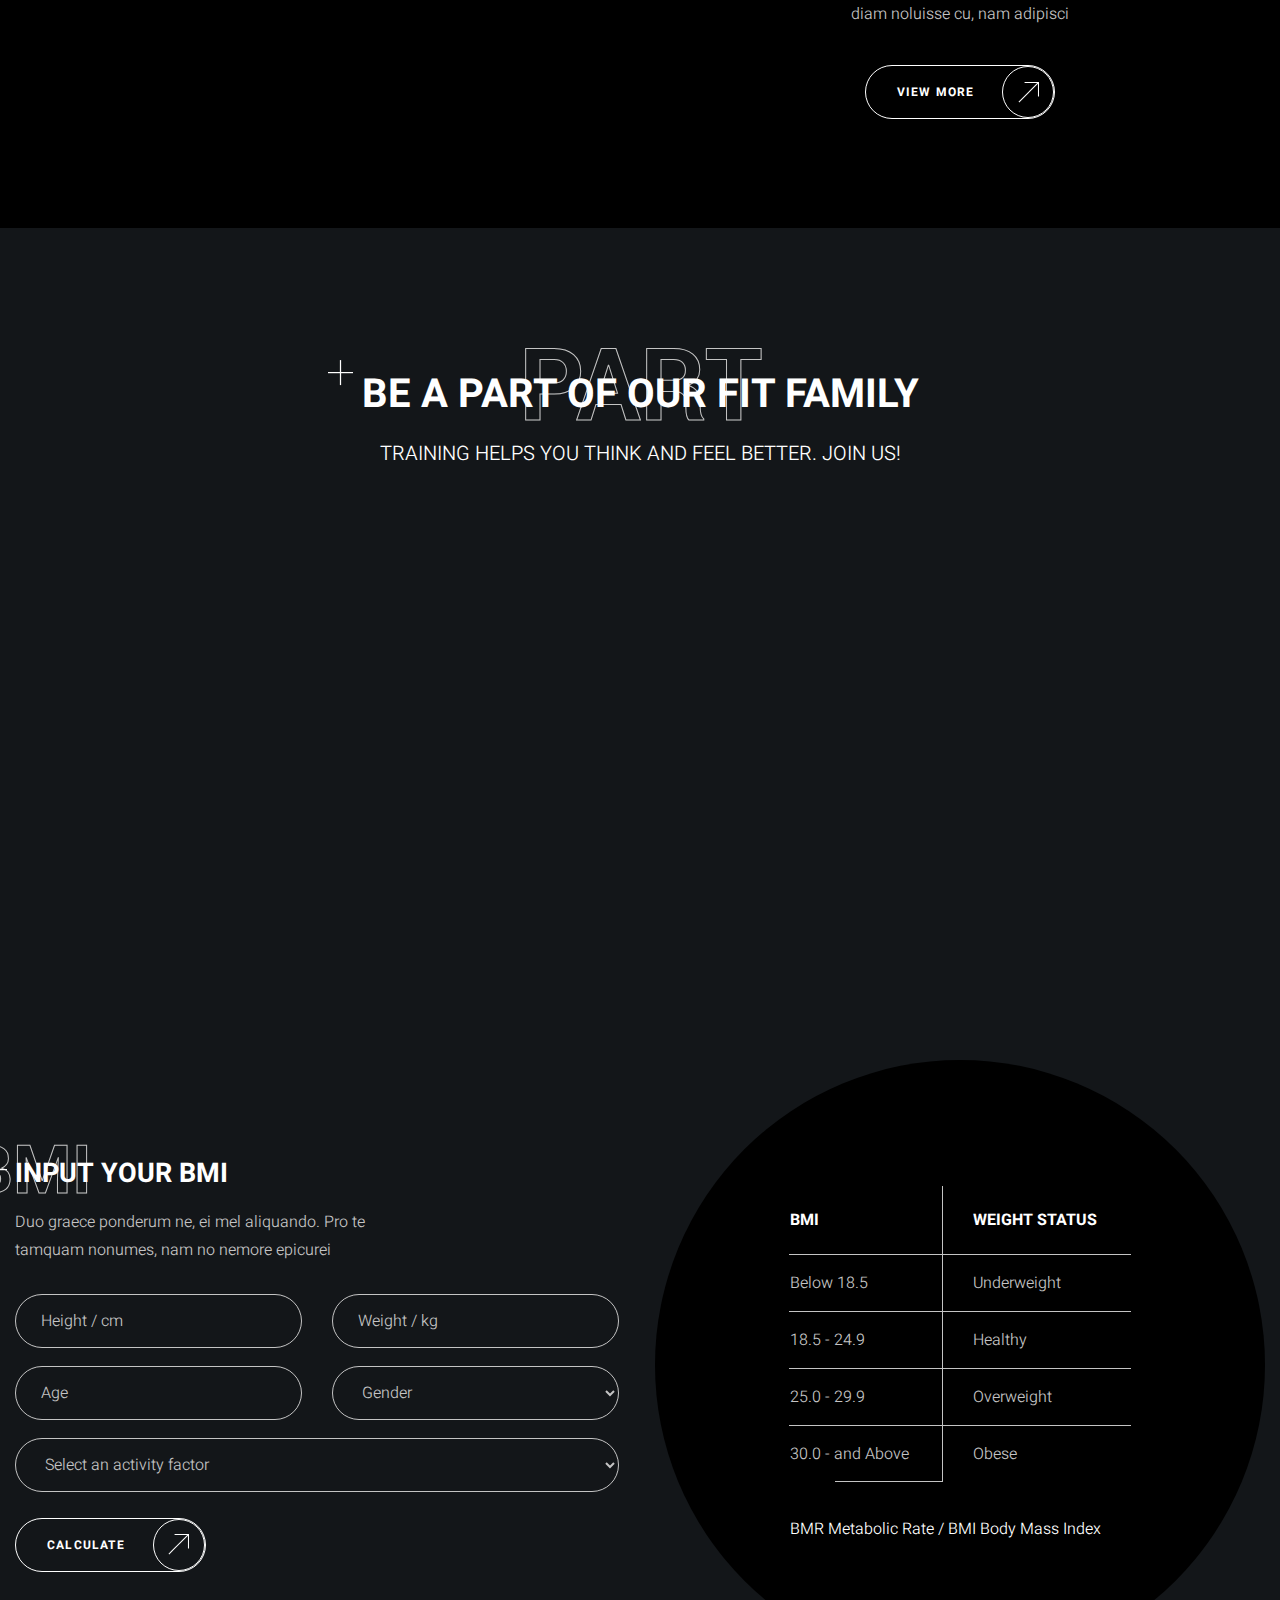
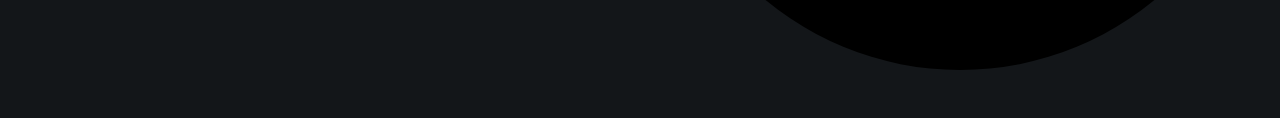
==== commit 3fc52090: "calculate+adaptive" ====
--- a/index.html
+++ b/index.html
@@ -385,7 +385,7 @@
 						>
 							Input your BMI
 						</h2>
-						<div class="calculate description">
+						<div class="calculate-description">
 							<p>
 								Duo graece ponderum ne, ei mel aliquando. Pro te
 								tamquam nonumes, nam no nemore epicurei
@@ -406,7 +406,7 @@
 							>
 							<input
 								class="calculate-input input"
-								id="Weight"
+								id="weight"
 								type="number"
 								placeholder="Weight / kg"
 							/>
@@ -493,5 +493,16 @@
 				</div>
 			</section>
 		</main>
+		<footer class="footer">
+			<div class="footer-main">
+				<div class="footer-main-inner container">
+					<header class="footer-header"></header>
+					<div class="footer-body"></div>
+				</div>
+			</div>
+			<div class="footer-extra">
+				<div class="footer-extra-inner container"></div>
+			</div>
+		</footer>
 	</body>
 </html>
--- a/style.css
+++ b/style.css
@@ -691,12 +691,13 @@
 }
 .calculate-inner {
 	display: flex;
+	justify-content: center;
 	align-items: center;
 	column-gap: 36px;
 }
 .calculate-body {
 	flex-grow: 1;
-	min-width: 627px;
+	max-width: 627px;
 }
 .calculate-title:not(:last-child) {
 	margin-bottom: 16px;
@@ -857,6 +858,28 @@
 	.family-image {
 		height: 360px;
 	}
+	.calculate {
+		padding-block: 100px;
+	}
+	.calculate-inner {
+		column-gap: 20px;
+	}
+	.calculate-form-body {
+		grid-template: 1fr;
+	}
+
+	.calculate-button {
+		width: 100%;
+	}
+	.calculate-table :is(td, th) {
+		padding-block: 10px;
+	}
+	.calculate-table td tfoot {
+		padding-top: 10px;
+	}
+	.calculate-table tfoot td {
+		padding-top: 10px;
+	}
 }
 
 @media (max-width: 767px) {
@@ -944,4 +967,14 @@
 	.family-body {
 		column-gap: 12px;
 	}
-}
+	.calculate-inner {
+		flex-direction: column;
+		row-gap: 30px;
+	}
+	.calculate-table-wrapper::before {
+		display: none;
+	}
+	.calculate {
+		padding-block: 60px;
+	}
+}
